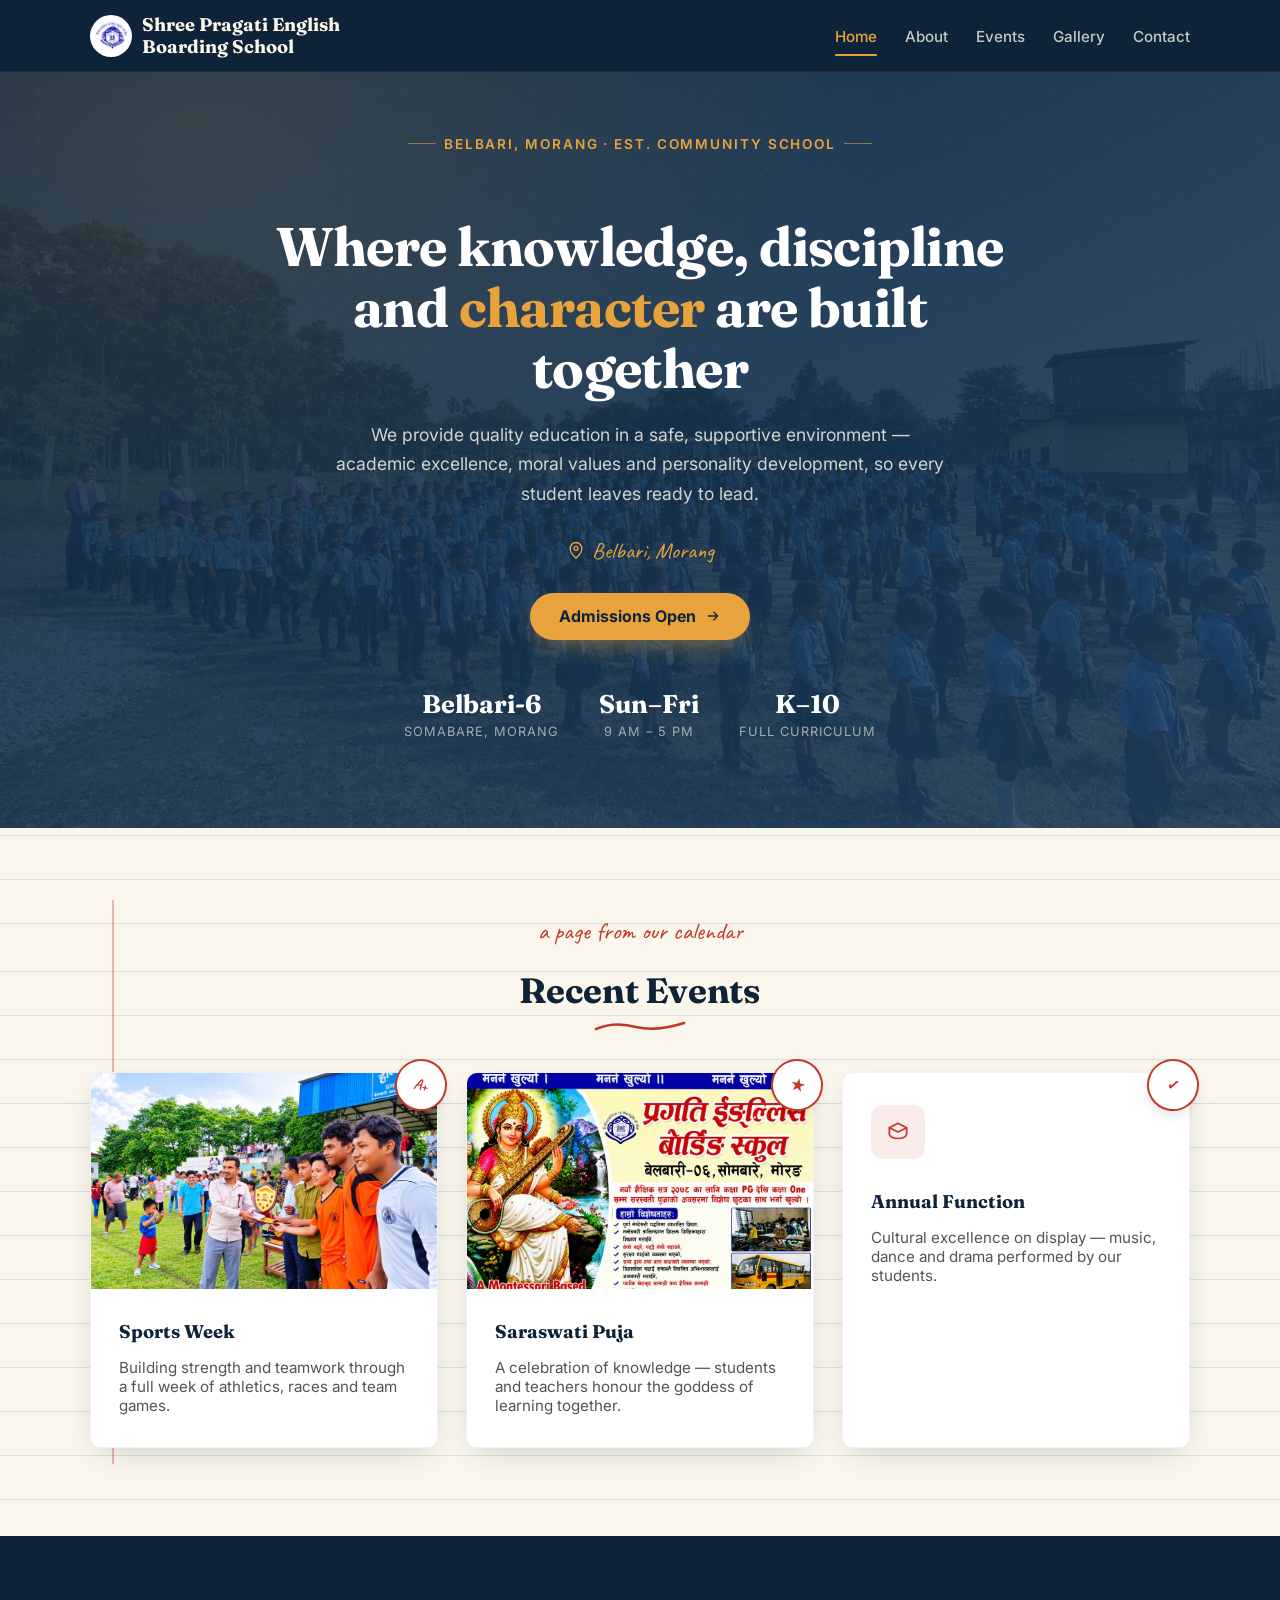
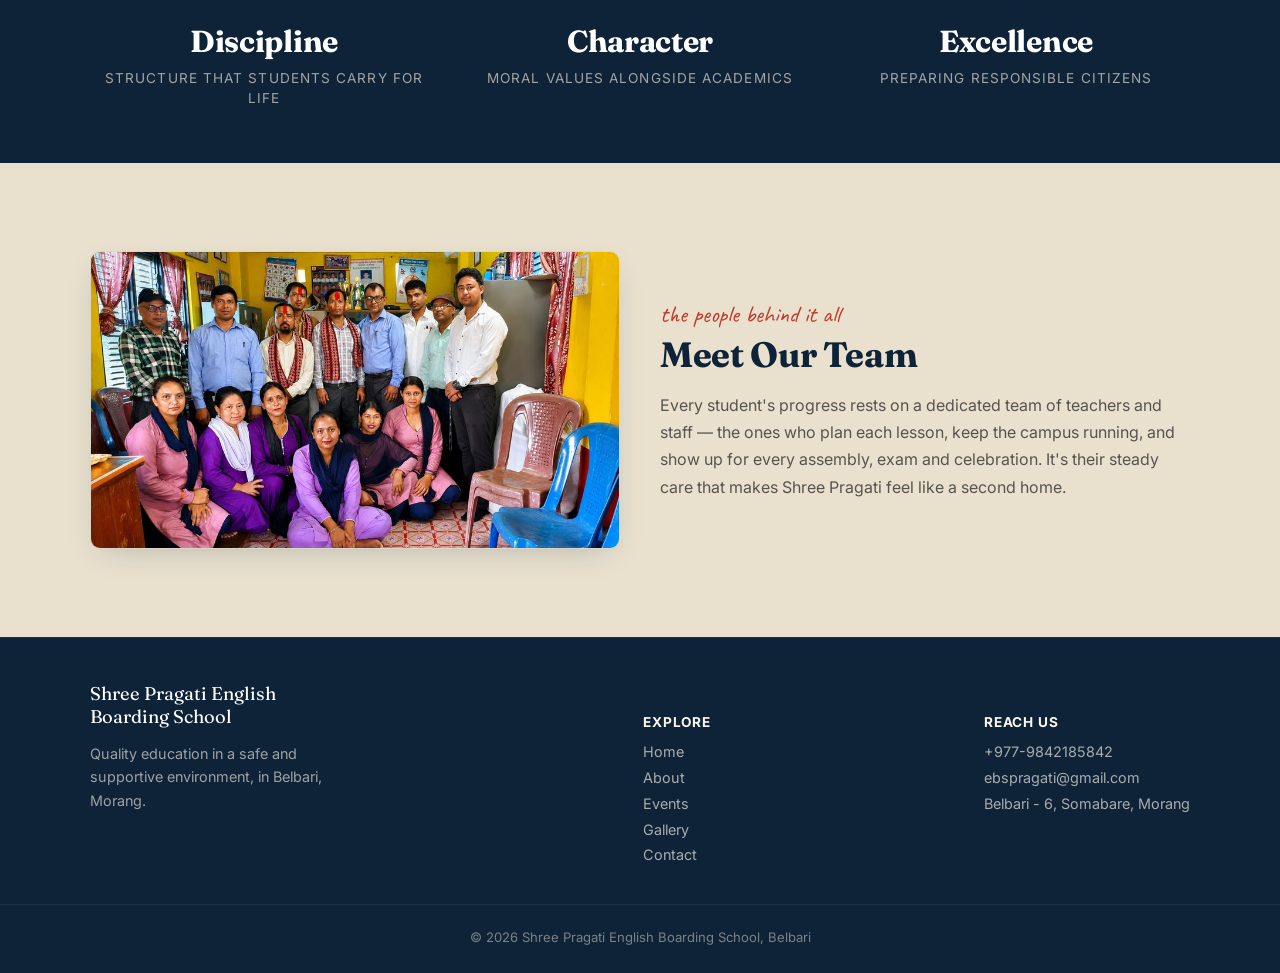
==== index.html @ 809d75eb "Add football trophy/winner photo to Home Sports Week card and Gallery" ====
<!DOCTYPE html>
<html lang="en">
<head>
  <meta charset="UTF-8">
  <title>Shree Pragati English Boarding School | Belbari, Morang</title>
  <meta name="description" content="Shree Pragati English Boarding School in Belbari, Morang — quality education, discipline and character, built together.">
  <meta name="viewport" content="width=device-width, initial-scale=1">

  <link rel="preconnect" href="https://fonts.googleapis.com">
  <link rel="preconnect" href="https://fonts.gstatic.com" crossorigin>
  <link href="https://fonts.googleapis.com/css2?family=Fraunces:opsz,wght@9..144,500;9..144,700;9..144,800&family=Inter:wght@400;500;600;700&family=Caveat:wght@600;700&display=swap" rel="stylesheet">

  <link rel="stylesheet" href="style.css">
</head>
<body>

<!-- NAVBAR -->
<nav class="navbar-custom">
  <div class="container">
    <a class="brand" href="index.html">
      <span class="brand-mark"><img src="logo.png" alt="Shree Pragati English Boarding School logo"></span>
      Shree Pragati English<br>Boarding School
    </a>
    <button class="nav-toggle" aria-label="Toggle menu">
      <svg width="20" height="20" viewBox="0 0 24 24" fill="none"><path d="M3 6h18M3 12h18M3 18h18" stroke="currentColor" stroke-width="2" stroke-linecap="round"/></svg>
    </button>
    <ul class="nav-links">
      <li><a class="active" href="index.html">Home</a></li>
      <li><a href="about.html">About</a></li>
      <li><a href="events.html">Events</a></li>
      <li><a href="gallery.html">Gallery</a></li>
      <li><a href="contact.html">Contact</a></li>
    </ul>
  </div>
</nav>

<!-- HERO -->
<section class="hero">
  <div class="container">
    <span class="hero-eyebrow">Belbari, Morang · Est. Community School</span>
    <h1>Where knowledge, discipline<br>and <span class="annotate-underline">character</span> are built together</h1>
    <p class="hero-lead">
      We provide quality education in a safe, supportive environment —
      academic excellence, moral values and personality development,
      so every student leaves ready to lead.
    </p>
    <div class="hero-location">
      <svg width="20" height="20" viewBox="0 0 24 24" fill="none"><path d="M12 22s7-6.2 7-12a7 7 0 10-14 0c0 5.8 7 12 7 12z" stroke="currentColor" stroke-width="1.6"/><circle cx="12" cy="10" r="2.4" stroke="currentColor" stroke-width="1.6"/></svg>
      Belbari, Morang
    </div>
    <div>
      <a href="contact.html" class="btn-cta">
        Admissions Open
        <svg width="16" height="16" viewBox="0 0 24 24" fill="none"><path d="M5 12h14M13 6l6 6-6 6" stroke="currentColor" stroke-width="2" stroke-linecap="round" stroke-linejoin="round"/></svg>
      </a>
    </div>
    <div class="hero-stats">
      <div class="hero-stat"><b>Belbari-6</b><span>Somabare, Morang</span></div>
      <div class="hero-stat"><b>Sun–Fri</b><span>9 AM – 5 PM</span></div>
      <div class="hero-stat"><b>K–10</b><span>Full curriculum</span></div>
    </div>
  </div>
</section>

<!-- EVENTS PREVIEW -->
<section class="page-section ruled">
  <div class="container">
    <div class="center">
      <span class="section-eyebrow">a page from our calendar</span>
      <h2 class="section-title">Recent Events</h2>
      <svg class="doodle-underline" viewBox="0 0 92 12" fill="none"><path d="M2 9c14-6 26-6 40-2 12 3 26 3 48-4" stroke="#C0392B" stroke-width="2.5" stroke-linecap="round"/></svg>
    </div>

    <div class="grid grid-3">
      <div class="card-index reveal">
        <span class="stamp">A+</span>
        <div class="card-photo" style="background-image:url('gallery-trophy.jpg');"></div>
        <h5>Sports Week</h5>
        <p>Building strength and teamwork through a full week of athletics, races and team games.</p>
      </div>

      <div class="card-index reveal">
        <span class="stamp">★</span>
        <div class="card-photo" style="background-image:url('gallery-saraswati.jpg');background-position:center 20%;"></div>
        <h5>Saraswati Puja</h5>
        <p>A celebration of knowledge — students and teachers honour the goddess of learning together.</p>
      </div>

      <div class="card-index reveal">
        <span class="stamp">✓</span>
        <div class="card-icon">
          <svg width="26" height="26" viewBox="0 0 24 24" fill="none"><path d="M4 8l8-4 8 4-8 4-8-4z" stroke="currentColor" stroke-width="1.6" stroke-linejoin="round"/><path d="M4 8v6c0 2 3.6 4 8 4s8-2 8-4V8" stroke="currentColor" stroke-width="1.6"/></svg>
        </div>
        <h5>Annual Function</h5>
        <p>Cultural excellence on display — music, dance and drama performed by our students.</p>
      </div>
    </div>
  </div>
</section>

<!-- VALUES STRIP -->
<section class="value-strip">
  <div class="container" style="max-width:1140px;margin:0 auto;padding:0 1.25rem;">
    <div class="grid grid-3">
      <div>
        <h3>Discipline</h3>
        <span>Structure that students carry for life</span>
      </div>
      <div>
        <h3>Character</h3>
        <span>Moral values alongside academics</span>
      </div>
      <div>
        <h3>Excellence</h3>
        <span>Preparing responsible citizens</span>
      </div>
    </div>
  </div>
</section>

<!-- OUR TEAM -->
<section class="page-section tinted">
  <div class="container">
    <div class="grid grid-2" style="align-items:center;gap:2.5rem;">
      <div class="reveal" style="border-radius:var(--radius);overflow:hidden;box-shadow:var(--shadow-card);border:1px solid rgba(15,35,56,0.06);">
        <img src="gallery-staff.jpg" alt="Shree Pragati English Boarding School staff and teachers" style="display:block;width:100%;height:100%;object-fit:cover;">
      </div>
      <div class="reveal">
        <span class="section-eyebrow" style="display:block;margin-bottom:0.25rem;">the people behind it all</span>
        <h2 class="section-title mt-0">Meet Our Team</h2>
        <p style="color:var(--ink-soft);line-height:1.7;margin-bottom:0;">
          Every student's progress rests on a dedicated team of teachers and staff — the ones who plan
          each lesson, keep the campus running, and show up for every assembly, exam and celebration.
          It's their steady care that makes Shree Pragati feel like a second home.
        </p>
      </div>
    </div>
  </div>
</section>

<!-- FOOTER -->
<footer class="site-footer">
  <div class="container">
    <div class="footer-col" style="max-width:280px;">
      <div class="footer-brand">Shree Pragati English<br>Boarding School</div>
      <p style="font-size:0.9rem;color:rgba(250,246,236,0.6);line-height:1.6;">Quality education in a safe and supportive environment, in Belbari, Morang.</p>
    </div>
    <div class="footer-col">
      <h6>Explore</h6>
      <a href="index.html">Home</a>
      <a href="about.html">About</a>
      <a href="events.html">Events</a>
      <a href="gallery.html">Gallery</a>
      <a href="contact.html">Contact</a>
    </div>
    <div class="footer-col">
      <h6>Reach Us</h6>
      <a href="tel:+9779842185842">+977-9842185842</a>
      <a href="mailto:ebspragati@gmail.com">ebspragati@gmail.com</a>
      <a href="contact.html">Belbari - 6, Somabare, Morang</a>
    </div>
  </div>
  <div class="footer-bottom">© 2026 Shree Pragati English Boarding School, Belbari</div>
</footer>

<script src="main.js"></script>
</body>
</html>
---- style.css ----
/* =========================================================
   SHREE PRAGATI ENGLISH BOARDING SCHOOL
   Design concept: "The Marked Notebook"
   Navy hero + cream ruled-paper sections + red-ink teacher
   annotations (underline / star / check) as the signature motif.
   ========================================================= */

:root {
  --navy-deep:   #0F2338;
  --navy:        #16324F;
  --navy-soft:   #1F3F60;
  --cream:       #FAF6EC;
  --cream-line:  #B7C6DA;
  --paper-edge:  #E9E1CE;
  --marigold:    #E8A33D;
  --marigold-dk: #C6811F;
  --forest:      #2F6844;
  --red-ink:     #C0392B;
  --ink:         #262524;
  --ink-soft:    #57544D;
  --white:       #FFFFFF;

  --font-display: "Fraunces", Georgia, serif;
  --font-body: "Inter", -apple-system, BlinkMacSystemFont, "Segoe UI", sans-serif;
  --font-hand: "Caveat", cursive;

  --radius: 10px;
  --shadow-card: 0 10px 30px -12px rgba(15, 35, 56, 0.25);
}

* { box-sizing: border-box; }

html { scroll-behavior: smooth; }

body {
  margin: 0;
  padding: 0;
  font-family: var(--font-body);
  color: var(--ink);
  background: var(--cream);
  -webkit-font-smoothing: antialiased;
}

a { text-decoration: none; }

::selection {
  background: var(--marigold);
  color: var(--navy-deep);
}

h1, h2, h3, h4 {
  font-family: var(--font-display);
  color: var(--navy-deep);
  font-weight: 700;
  letter-spacing: -0.01em;
}

.lead { font-size: 1.15rem; color: var(--ink-soft); }

/* =========================================================
   NAVBAR
   ========================================================= */
.navbar-custom {
  position: fixed;
  top: 0;
  left: 0;
  right: 0;
  z-index: 1000;
  background: var(--navy-deep);
  padding: 0.9rem 0;
  transition: box-shadow 0.25s ease, padding 0.25s ease;
  border-bottom: 1px solid rgba(255,255,255,0.06);
}

.navbar-custom.is-scrolled {
  box-shadow: 0 8px 24px -10px rgba(0,0,0,0.45);
  padding: 0.55rem 0;
}

.navbar-custom .container {
  display: flex;
  align-items: center;
  justify-content: space-between;
  max-width: 1140px;
  margin: 0 auto;
  padding: 0 1.25rem;
}

.brand {
  display: flex;
  align-items: center;
  gap: 0.65rem;
  color: var(--cream);
  font-family: var(--font-display);
  font-weight: 700;
  font-size: 1.15rem;
  line-height: 1.15;
}

.brand-mark {
  width: 42px;
  height: 42px;
  border-radius: 50%;
  background: var(--white);
  display: flex;
  align-items: center;
  justify-content: center;
  flex-shrink: 0;
  overflow: hidden;
  padding: 2px;
}

.brand-mark img {
  width: 100%;
  height: 100%;
  object-fit: contain;
  border-radius: 50%;
}

.nav-links {
  display: flex;
  align-items: center;
  gap: 1.75rem;
  list-style: none;
  margin: 0;
  padding: 0;
}

.nav-links a {
  color: rgba(250, 246, 236, 0.78);
  font-size: 0.95rem;
  font-weight: 500;
  position: relative;
  padding: 0.25rem 0;
  transition: color 0.2s ease;
}

.nav-links a:hover { color: var(--cream); }

.nav-links a.active { color: var(--marigold); }

.nav-links a.active::after {
  content: "";
  position: absolute;
  left: 0;
  right: 0;
  bottom: -6px;
  height: 2px;
  background: var(--marigold);
  border-radius: 2px;
}

.nav-toggle {
  display: none;
  background: transparent;
  border: 1px solid rgba(255,255,255,0.25);
  border-radius: 6px;
  width: 40px;
  height: 36px;
  color: var(--cream);
  align-items: center;
  justify-content: center;
}

/* =========================================================
   HERO
   ========================================================= */
.hero {
  min-height: 92vh;
  display: flex;
  align-items: center;
  padding-top: 100px;
  padding-bottom: 60px;
  position: relative;
  background:
    radial-gradient(ellipse at 15% 15%, rgba(232,163,61,0.14), transparent 45%),
    linear-gradient(160deg, rgba(15,35,56,0.93) 0%, rgba(22,50,79,0.90) 55%, rgba(31,63,96,0.88) 100%),
    url("hero-bg.jpg");
  background-size: cover;
  background-position: center 30%;
  background-repeat: no-repeat;
  color: var(--cream);
  overflow: hidden;
  text-align: center;
}

/* faint dotted grid, like graph paper, behind the hero content */
.hero::before {
  content: "";
  position: absolute;
  inset: 0;
  background-image: radial-gradient(rgba(255,255,255,0.08) 1px, transparent 1px);
  background-size: 26px 26px;
  opacity: 0.5;
  pointer-events: none;
}

.hero .container { position: relative; z-index: 2; max-width: 820px; margin: 0 auto; padding: 0 1.25rem; }

.hero-eyebrow {
  display: inline-flex;
  align-items: center;
  gap: 0.5rem;
  font-size: 0.85rem;
  letter-spacing: 0.14em;
  text-transform: uppercase;
  color: var(--marigold);
  font-weight: 600;
  margin-bottom: 1.25rem;
}

.hero-eyebrow::before,
.hero-eyebrow::after {
  content: "";
  width: 28px;
  height: 1px;
  background: rgba(232,163,61,0.55);
}

.hero h1 {
  color: var(--white);
  font-size: clamp(2.1rem, 4.6vw, 3.4rem);
  line-height: 1.12;
  margin-bottom: 1.25rem;
}

.hero .annotate-underline {
  position: relative;
  white-space: nowrap;
  color: var(--marigold);
}

.hero-lead {
  font-size: 1.1rem;
  color: rgba(250,246,236,0.82);
  max-width: 620px;
  margin: 0 auto 0.9rem;
  line-height: 1.7;
}

.hero-location {
  display: inline-flex;
  align-items: center;
  gap: 0.4rem;
  font-family: var(--font-hand);
  font-size: 1.4rem;
  color: var(--marigold);
  margin: 0.75rem 0 1.75rem;
}

.btn-cta {
  display: inline-flex;
  align-items: center;
  gap: 0.55rem;
  background: var(--marigold);
  color: var(--navy-deep);
  font-weight: 700;
  padding: 0.85rem 1.8rem;
  border-radius: 999px;
  box-shadow: 0 10px 24px -8px rgba(232,163,61,0.55);
  transition: transform 0.2s ease, box-shadow 0.2s ease, background 0.2s ease;
}

.btn-cta:hover {
  transform: translateY(-2px);
  background: var(--marigold-dk);
  box-shadow: 0 14px 28px -8px rgba(232,163,61,0.6);
  color: var(--navy-deep);
}

.btn-secondary {
  display: inline-flex;
  align-items: center;
  gap: 0.55rem;
  background: var(--white);
  color: var(--navy-deep);
  font-weight: 700;
  padding: 0.7rem 1.5rem;
  border-radius: 999px;
  border: 1.5px solid var(--navy-deep);
  transition: background 0.2s ease, color 0.2s ease, transform 0.2s ease;
}

.btn-secondary:hover {
  background: var(--navy-deep);
  color: var(--white);
  transform: translateY(-2px);
}

.hero-stats {
  display: flex;
  justify-content: center;
  gap: 2.5rem;
  margin-top: 3rem;
  flex-wrap: wrap;
}

.hero-stat b {
  display: block;
  font-family: var(--font-display);
  font-size: 1.6rem;
  color: var(--white);
}

.hero-stat span {
  font-size: 0.8rem;
  color: rgba(250,246,236,0.6);
  text-transform: uppercase;
  letter-spacing: 0.08em;
}

/* =========================================================
   RULED-PAPER SECTION (notebook page look)
   ========================================================= */
.page-section {
  position: relative;
  padding: 5.5rem 0;
}

.page-section.ruled {
  background-image: repeating-linear-gradient(
    to bottom,
    transparent,
    transparent 43px,
    var(--cream-line) 44px
  );
  background-position: 0 100px;
}

.page-section.tinted { background: var(--paper-edge); }

.page-section .container {
  max-width: 1140px;
  margin: 0 auto;
  padding: 0 1.25rem;
  position: relative;
}

/* the red margin rule, like a real notebook page */
.page-section.ruled .container::before {
  content: "";
  position: absolute;
  top: -1rem;
  bottom: -1rem;
  left: 2.6rem;
  width: 2px;
  background: rgba(192, 57, 43, 0.35);
}

@media (max-width: 767px) {
  .page-section.ruled .container::before { display: none; }
}

.section-eyebrow {
  font-family: var(--font-hand);
  color: var(--red-ink);
  font-size: 1.5rem;
  display: block;
  margin-bottom: -0.4rem;
}

.section-title {
  font-size: clamp(1.6rem, 3vw, 2.2rem);
  margin-bottom: 0.5rem;
}

.section-sub {
  color: var(--ink-soft);
  max-width: 640px;
  margin: 0 auto 1rem;
}

.center { text-align: center; }

/* underline doodle under section titles */
.doodle-underline {
  display: block;
  width: 92px;
  height: 12px;
  margin: 0.35rem auto 2.5rem;
}

.doodle-underline.left { margin: 0.35rem 0 2.5rem; }

/* =========================================================
   CARDS
   ========================================================= */
.grid {
  display: grid;
  gap: 1.75rem;
}

.grid-3 { grid-template-columns: repeat(3, 1fr); }
.grid-2 { grid-template-columns: repeat(2, 1fr); }

@media (max-width: 900px) {
  .grid-3, .grid-2 { grid-template-columns: 1fr; }
}

.card-index {
  background: var(--white);
  border-radius: var(--radius);
  padding: 2rem 1.75rem;
  box-shadow: var(--shadow-card);
  position: relative;
  transition: transform 0.25s ease, box-shadow 0.25s ease;
  border: 1px solid rgba(15,35,56,0.06);
}

.card-index:hover {
  transform: translateY(-6px) rotate(-0.4deg);
  box-shadow: 0 18px 34px -12px rgba(15,35,56,0.3);
}

.card-icon {
  width: 54px;
  height: 54px;
  border-radius: 12px;
  display: flex;
  align-items: center;
  justify-content: center;
  margin-bottom: 1.1rem;
  background: rgba(47,104,68,0.1);
  color: var(--forest);
}

.card-index:nth-child(2) .card-icon { background: rgba(232,163,61,0.16); color: var(--marigold-dk); }
.card-index:nth-child(3) .card-icon { background: rgba(192,57,43,0.1); color: var(--red-ink); }

.card-photo {
  aspect-ratio: 16 / 10;
  margin: -2rem -1.75rem 1.1rem;
  width: calc(100% + 3.5rem);
  border-radius: var(--radius) var(--radius) 0 0;
  background-size: cover;
  background-position: center;
}

.card-index h5 {
  font-family: var(--font-display);
  color: var(--navy-deep);
  font-size: 1.15rem;
  margin-bottom: 0.5rem;
}

.card-index p {
  color: var(--ink-soft);
  font-size: 0.95rem;
  margin-bottom: 0;
}

/* stamp badge, like a teacher's approval stamp */
.stamp {
  position: absolute;
  top: -14px;
  right: -10px;
  background: var(--white);
  border: 2px solid var(--red-ink);
  color: var(--red-ink);
  border-radius: 50%;
  width: 52px;
  height: 52px;
  display: flex;
  align-items: center;
  justify-content: center;
  transform: rotate(12deg);
  font-family: var(--font-hand);
  font-size: 0.95rem;
  font-weight: 700;
  box-shadow: 0 6px 14px -4px rgba(0,0,0,0.15);
}

/* =========================================================
   GALLERY (scrapbook of polaroid tiles)
   ========================================================= */
.scrapbook {
  display: grid;
  grid-template-columns: repeat(4, 1fr);
  gap: 2rem 1.5rem;
}

@media (max-width: 900px) {
  .scrapbook { grid-template-columns: repeat(2, 1fr); }
}

@media (max-width: 480px) {
  .scrapbook { grid-template-columns: 1fr; }
}

.polaroid {
  background: var(--white);
  padding: 0.85rem 0.85rem 1.3rem;
  border-radius: 4px;
  box-shadow: var(--shadow-card);
  position: relative;
  cursor: pointer;
  border: 1px solid rgba(15,35,56,0.06);
  transition: transform 0.25s ease, box-shadow 0.25s ease, z-index 0s;
}

.polaroid:nth-child(4n+1) { transform: rotate(-2.4deg); }
.polaroid:nth-child(4n+2) { transform: rotate(1.6deg); }
.polaroid:nth-child(4n+3) { transform: rotate(-1.2deg); }
.polaroid:nth-child(4n+4) { transform: rotate(2.2deg); }

.polaroid:hover {
  transform: scale(1.05) rotate(0deg);
  box-shadow: 0 20px 38px -14px rgba(15,35,56,0.35);
  z-index: 5;
}

.polaroid:focus-visible {
  transform: scale(1.05) rotate(0deg);
  z-index: 5;
}

.tape {
  position: absolute;
  top: -12px;
  left: 50%;
  transform: translateX(-50%) rotate(-3deg);
  width: 64px;
  height: 22px;
  background: rgba(232, 163, 61, 0.55);
  border: 1px solid rgba(198, 129, 31, 0.3);
  box-shadow: 0 2px 4px rgba(0,0,0,0.12);
}

.polaroid-photo {
  aspect-ratio: 4 / 3;
  border-radius: 2px;
  display: flex;
  align-items: center;
  justify-content: center;
  color: rgba(255,255,255,0.92);
  overflow: hidden;
}

.polaroid-caption {
  font-family: var(--font-hand);
  font-size: 1.25rem;
  color: var(--ink);
  text-align: center;
  margin-top: 0.75rem;
}

/* Lightbox */
.lightbox {
  position: fixed;
  inset: 0;
  background: rgba(15, 35, 56, 0.82);
  z-index: 2000;
  display: none;
  align-items: center;
  justify-content: center;
  padding: 2rem;
}

.lightbox.open { display: flex; }

.lightbox-inner {
  background: var(--white);
  border-radius: 8px;
  padding: 1.25rem 1.25rem 1.75rem;
  max-width: 520px;
  width: 100%;
  text-align: center;
  box-shadow: 0 30px 60px -20px rgba(0,0,0,0.5);
}

.lightbox-photo {
  aspect-ratio: 4 / 3;
  border-radius: 4px;
  display: flex;
  align-items: center;
  justify-content: center;
  color: rgba(255,255,255,0.92);
}

.lightbox-caption {
  font-family: var(--font-hand);
  font-size: 1.5rem;
  margin-top: 1rem;
  color: var(--ink);
}

.lightbox-close {
  position: absolute;
  top: 1.5rem;
  right: 1.5rem;
  width: 40px;
  height: 40px;
  border-radius: 50%;
  background: rgba(255,255,255,0.12);
  border: 1px solid rgba(255,255,255,0.3);
  color: var(--white);
  display: flex;
  align-items: center;
  justify-content: center;
}

/* =========================================================
   FACILITIES LIST (about page)
   ========================================================= */
.facility-row {
  display: flex;
  align-items: flex-start;
  gap: 1rem;
  padding: 1.15rem 0;
  border-bottom: 1px dashed rgba(87,84,77,0.25);
}

.facility-row:last-child { border-bottom: none; }

.facility-check {
  flex-shrink: 0;
  width: 30px;
  height: 30px;
  color: var(--forest);
}

.facility-row h6 {
  margin: 0 0 0.15rem;
  font-family: var(--font-body);
  font-weight: 700;
  color: var(--navy-deep);
}

.facility-row p {
  margin: 0;
  color: var(--ink-soft);
  font-size: 0.93rem;
}

/* =========================================================
   CONTACT
   ========================================================= */
.contact-card {
  background: var(--white);
  border-radius: var(--radius);
  box-shadow: var(--shadow-card);
  padding: 2.5rem;
  border: 1px solid rgba(15,35,56,0.06);
}

.contact-row {
  display: flex;
  gap: 1rem;
  align-items: flex-start;
  padding: 1rem 0;
  border-bottom: 1px solid rgba(15,35,56,0.07);
}

.contact-row:last-child { border-bottom: none; }

.contact-icon {
  width: 42px;
  height: 42px;
  border-radius: 10px;
  background: rgba(22,50,79,0.06);
  color: var(--navy);
  display: flex;
  align-items: center;
  justify-content: center;
  flex-shrink: 0;
}

.contact-row h6 {
  margin: 0 0 0.2rem;
  color: var(--navy-deep);
  font-weight: 700;
}

.contact-row p, .contact-row a {
  margin: 0;
  color: var(--ink-soft);
  line-height: 1.6;
}

.contact-row a { color: var(--navy); font-weight: 600; }
.contact-row a:hover { color: var(--red-ink); }

.map-frame {
  border-radius: var(--radius);
  overflow: hidden;
  box-shadow: var(--shadow-card);
  border: 1px solid rgba(15,35,56,0.06);
  height: 100%;
  min-height: 320px;
}

.map-frame iframe { width: 100%; height: 100%; border: 0; display: block; }

/* =========================================================
   MISSION / VALUES STRIP (about)
   ========================================================= */
.value-strip {
  background: var(--navy-deep);
  color: var(--cream);
  padding: 3.5rem 0;
}

.value-strip .grid { text-align: center; }

.value-strip h3 {
  color: var(--white);
  font-size: 1.9rem;
  margin-bottom: 0.4rem;
}

.value-strip span {
  color: rgba(250,246,236,0.62);
  font-size: 0.85rem;
  text-transform: uppercase;
  letter-spacing: 0.08em;
}

/* =========================================================
   FOOTER
   ========================================================= */
.site-footer {
  background: var(--navy-deep);
  color: rgba(250,246,236,0.7);
  padding: 2.75rem 0 1.75rem;
  border-top: 1px solid rgba(255,255,255,0.06);
}

.site-footer .container {
  max-width: 1140px;
  margin: 0 auto;
  padding: 0 1.25rem;
  display: flex;
  flex-wrap: wrap;
  gap: 2rem;
  justify-content: space-between;
}

.footer-brand {
  font-family: var(--font-display);
  color: var(--white);
  font-size: 1.15rem;
  margin-bottom: 0.5rem;
}

.footer-col h6 {
  color: var(--cream);
  font-size: 0.85rem;
  text-transform: uppercase;
  letter-spacing: 0.06em;
  margin-bottom: 0.85rem;
}

.footer-col a {
  display: block;
  color: rgba(250,246,236,0.65);
  font-size: 0.9rem;
  margin-bottom: 0.55rem;
  transition: color 0.2s ease;
}

.footer-col a:hover { color: var(--marigold); }

.footer-bottom {
  text-align: center;
  font-size: 0.82rem;
  color: rgba(250,246,236,0.45);
  margin-top: 2rem;
  padding-top: 1.5rem;
  border-top: 1px solid rgba(255,255,255,0.06);
}

/* =========================================================
   PAGE HEADER (for inner pages: About / Events / Contact)
   ========================================================= */
.page-header {
  padding: 8.5rem 0 3.5rem;
  text-align: center;
  background:
    linear-gradient(160deg, rgba(15,35,56,0.93) 0%, rgba(22,50,79,0.90) 100%),
    url("hero-bg.jpg");
  background-size: cover;
  background-position: center 30%;
  background-repeat: no-repeat;
  color: var(--cream);
  position: relative;
  overflow: hidden;
}

.page-header::before {
  content: "";
  position: absolute;
  inset: 0;
  background-image: radial-gradient(rgba(255,255,255,0.07) 1px, transparent 1px);
  background-size: 26px 26px;
  opacity: 0.5;
}

.page-header .container { position: relative; z-index: 2; }

.page-header h1 { color: var(--white); font-size: clamp(1.9rem, 4vw, 2.6rem); margin-bottom: 0.5rem; }
.page-header p { color: rgba(250,246,236,0.75); max-width: 560px; margin: 0 auto; }

/* =========================================================
   UTILITIES
   ========================================================= */
.mt-0 { margin-top: 0; }
.reveal {
  opacity: 0;
  transform: translateY(18px);
  transition: opacity 0.6s ease, transform 0.6s ease;
}
.reveal.is-visible { opacity: 1; transform: translateY(0); }

@media (prefers-reduced-motion: reduce) {
  .reveal { opacity: 1; transform: none; transition: none; }
  html { scroll-behavior: auto; }
}

a:focus-visible, button:focus-visible {
  outline: 2px solid var(--marigold);
  outline-offset: 3px;
}

@media (max-width: 767px) {
  .nav-links {
    position: fixed;
    top: 64px;
    left: 0;
    right: 0;
    background: var(--navy-deep);
    flex-direction: column;
    align-items: flex-start;
    gap: 0;
    padding: 0.5rem 1.25rem 1.25rem;
    display: none;
    border-bottom: 1px solid rgba(255,255,255,0.08);
  }
  .nav-links.open { display: flex; }
  .nav-links li { width: 100%; padding: 0.6rem 0; border-bottom: 1px solid rgba(255,255,255,0.06); }
  .nav-toggle { display: flex; }
}
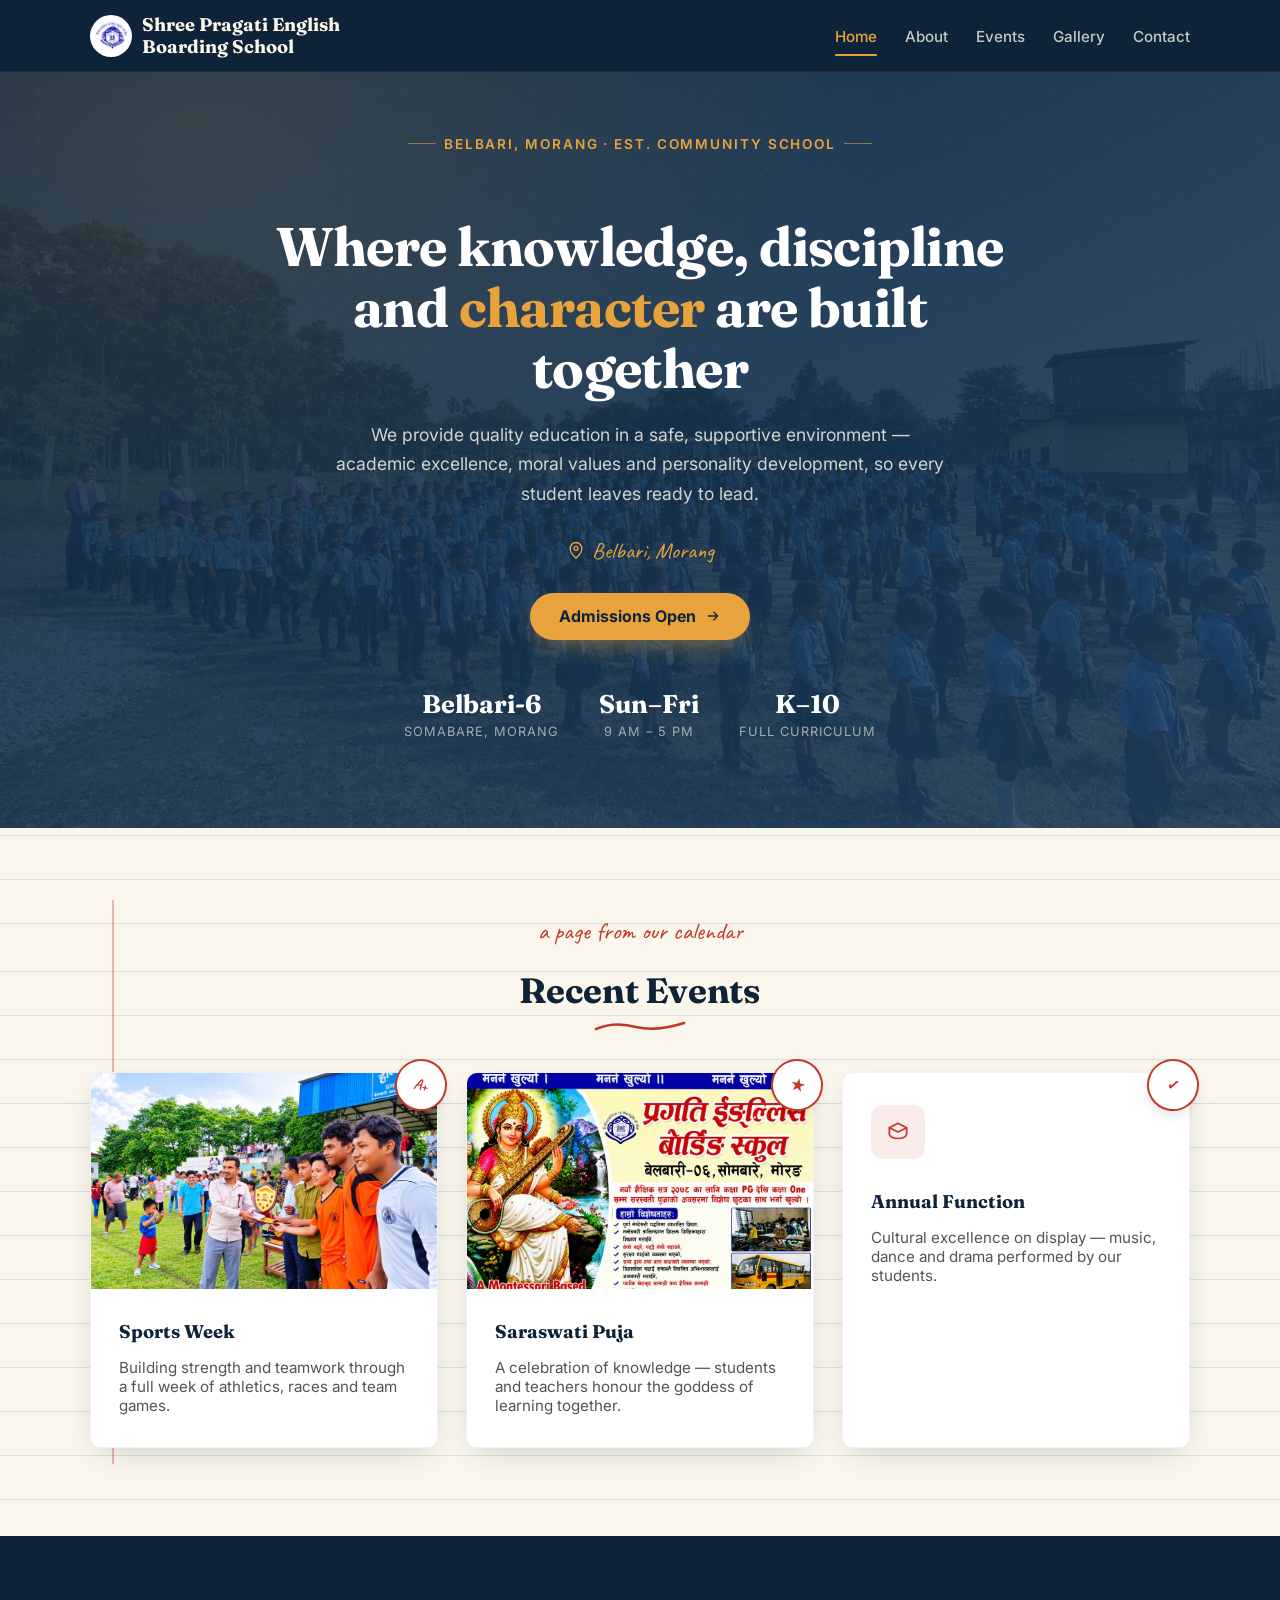
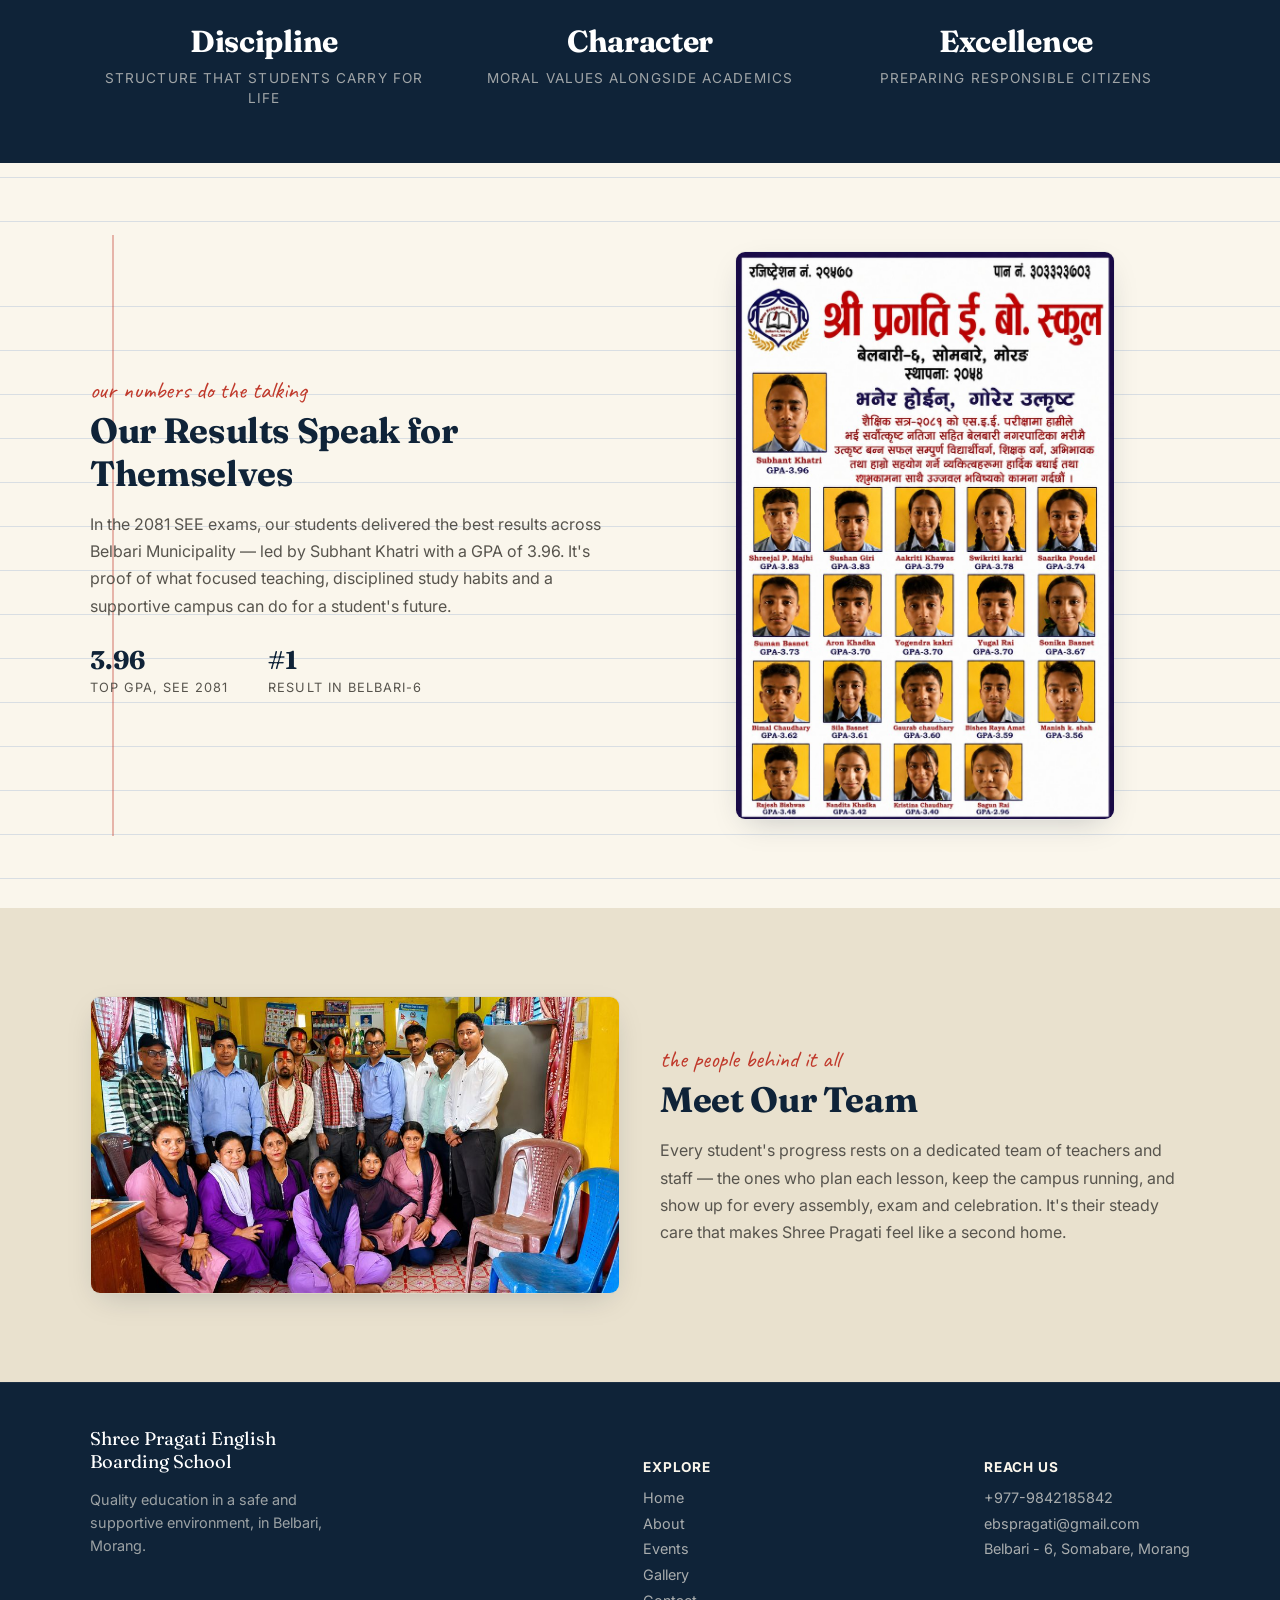
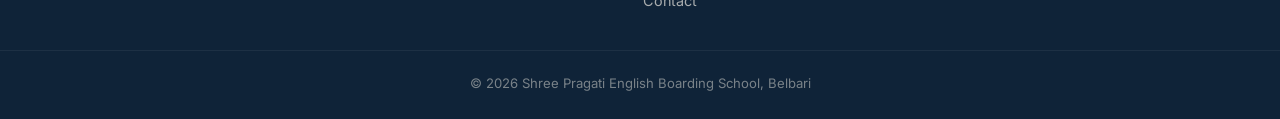
==== commit 5f3d9cc2: "Add 'Our Results Speak for Themselves' section to homepage with SEE 2081 top-results poster" ====
--- a/index.html
+++ b/index.html
@@ -118,6 +118,36 @@
   </div>
 </section>
 
+<!-- OUR RESULTS -->
+<section class="page-section ruled">
+  <div class="container">
+    <div class="grid grid-2" style="align-items:center;gap:2.5rem;">
+      <div class="reveal">
+        <span class="section-eyebrow" style="display:block;margin-bottom:0.25rem;">our numbers do the talking</span>
+        <h2 class="section-title mt-0">Our Results Speak for Themselves</h2>
+        <p style="color:var(--ink-soft);line-height:1.7;">
+          In the 2081 SEE exams, our students delivered the best results across Belbari Municipality —
+          led by Subhant Khatri with a GPA of 3.96. It's proof of what focused teaching, disciplined
+          study habits and a supportive campus can do for a student's future.
+        </p>
+        <div class="hero-stats" style="justify-content:flex-start;margin-top:1.5rem;">
+          <div class="hero-stat">
+            <b style="color:var(--navy-deep);">3.96</b>
+            <span style="color:var(--ink-soft);">Top GPA, SEE 2081</span>
+          </div>
+          <div class="hero-stat">
+            <b style="color:var(--navy-deep);">#1</b>
+            <span style="color:var(--ink-soft);">Result in Belbari-6</span>
+          </div>
+        </div>
+      </div>
+      <div class="reveal" style="border-radius:var(--radius);overflow:hidden;box-shadow:var(--shadow-card);border:1px solid rgba(15,35,56,0.06);max-width:380px;margin:0 auto;">
+        <img src="see-results.jpg" alt="Shree Pragati English Boarding School SEE 2081 top results" style="display:block;width:100%;height:auto;">
+      </div>
+    </div>
+  </div>
+</section>
+
 <!-- OUR TEAM -->
 <section class="page-section tinted">
   <div class="container">
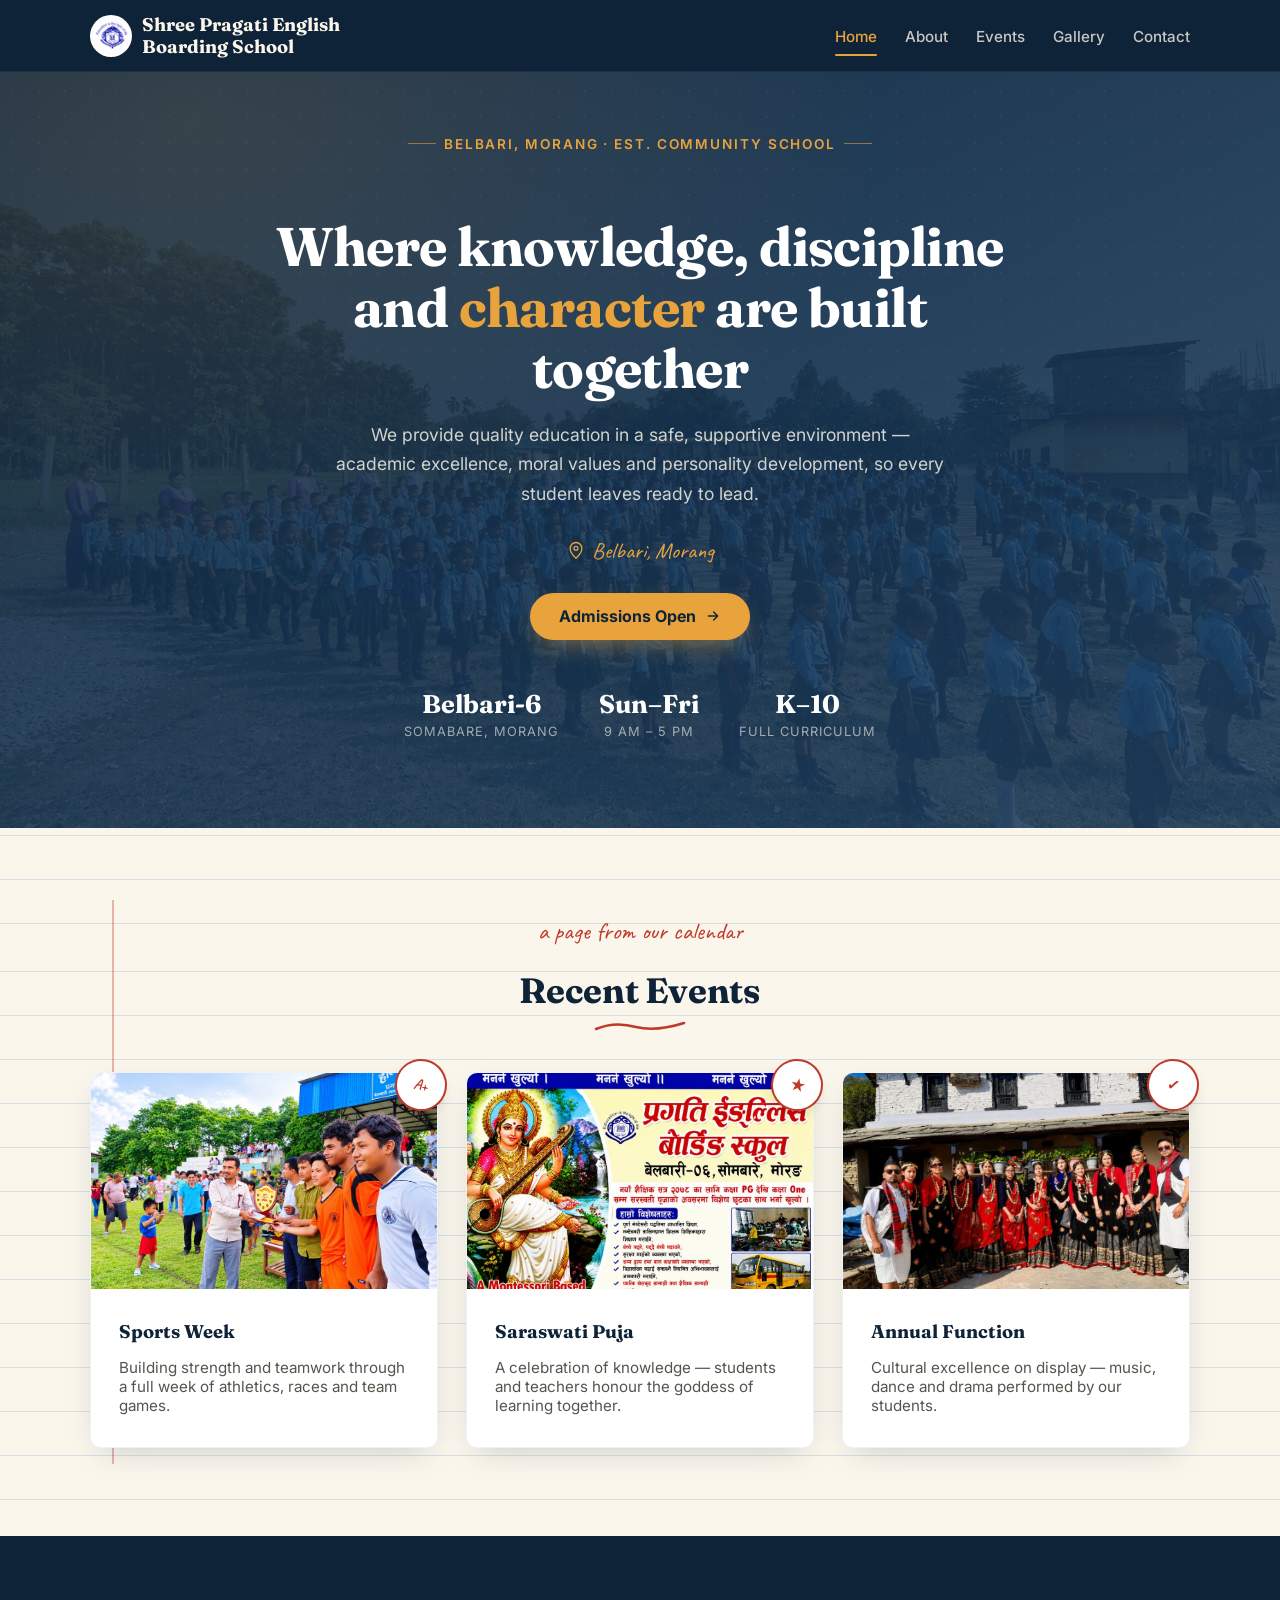
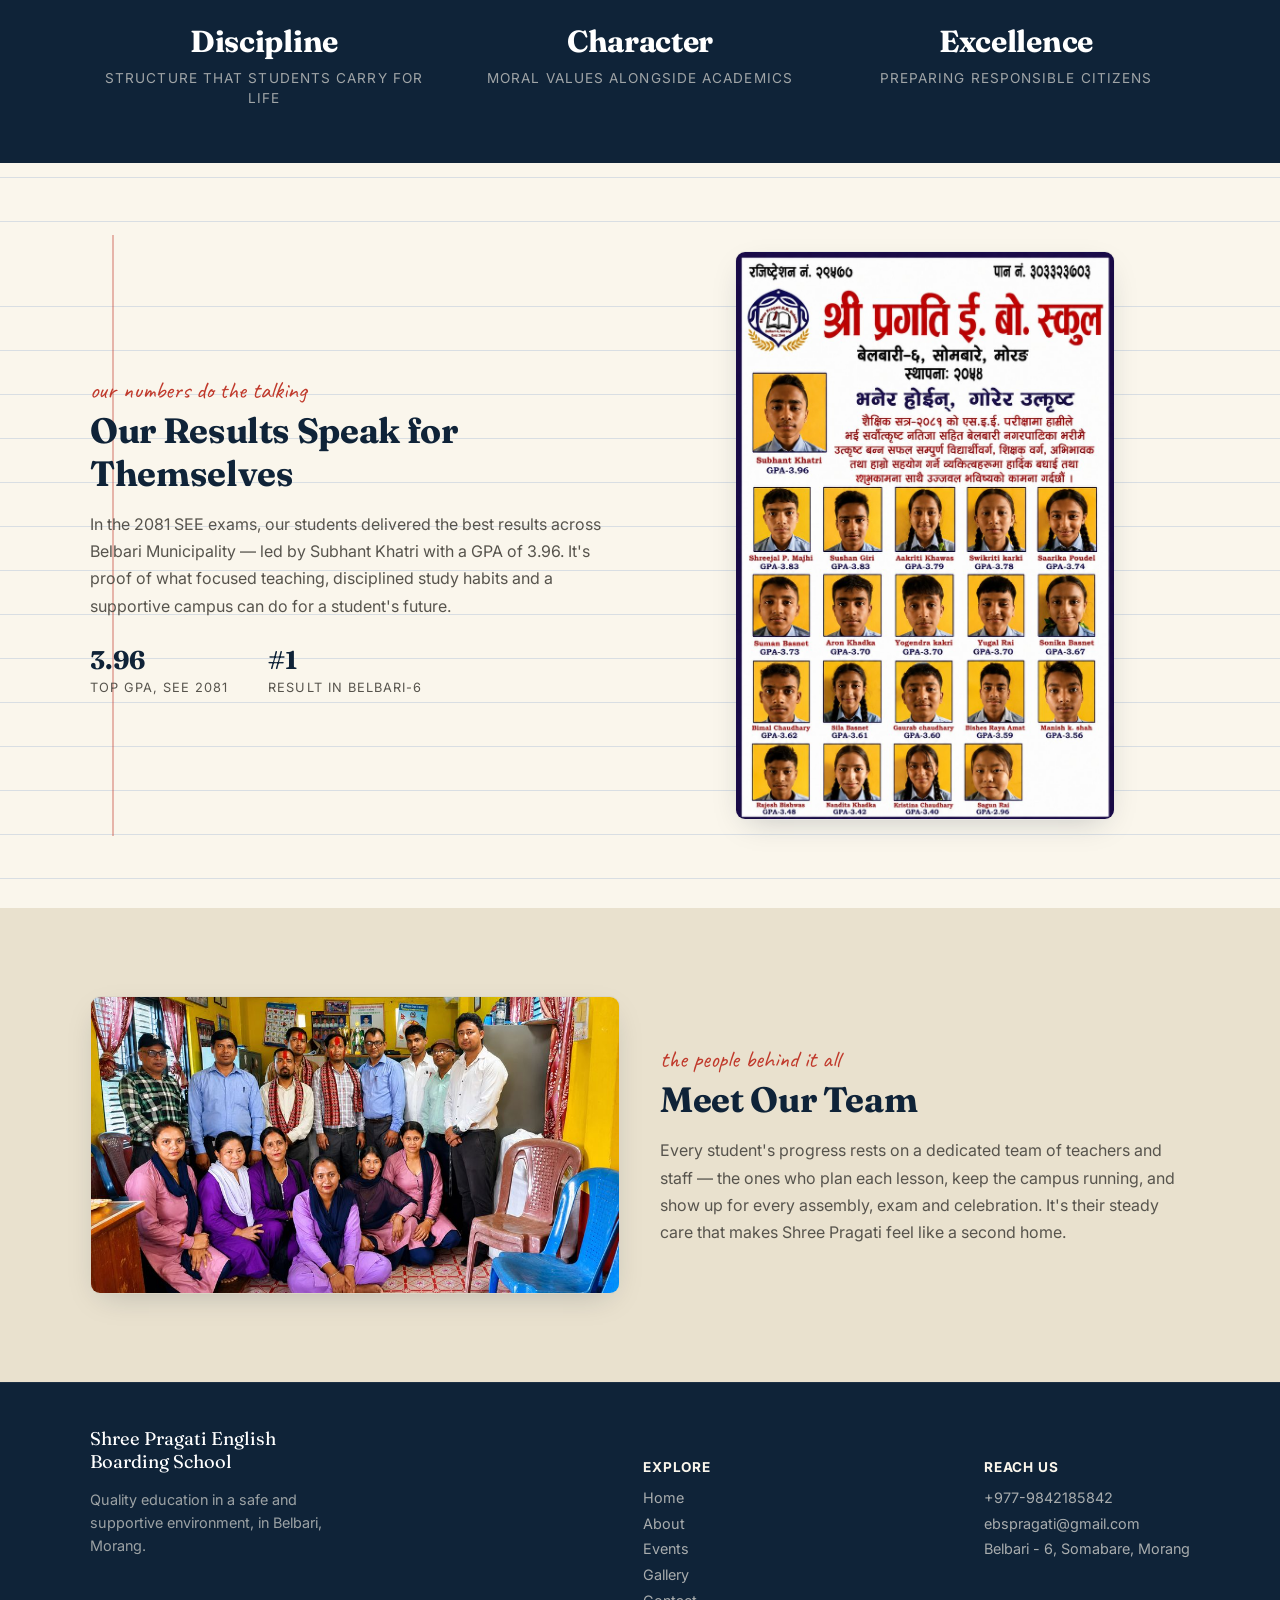
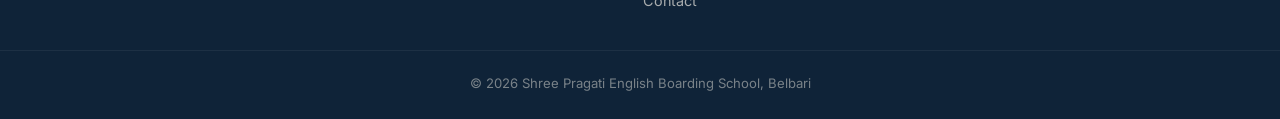
==== commit c01b6371: "Update Annual Function photo (heritage dress) on Home, Events, and Gallery" ====
--- a/index.html
+++ b/index.html
@@ -88,9 +88,7 @@
 
       <div class="card-index reveal">
         <span class="stamp">✓</span>
-        <div class="card-icon">
-          <svg width="26" height="26" viewBox="0 0 24 24" fill="none"><path d="M4 8l8-4 8 4-8 4-8-4z" stroke="currentColor" stroke-width="1.6" stroke-linejoin="round"/><path d="M4 8v6c0 2 3.6 4 8 4s8-2 8-4V8" stroke="currentColor" stroke-width="1.6"/></svg>
-        </div>
+        <div class="card-photo" style="background-image:url('gallery-annualfunc.jpg');"></div>
         <h5>Annual Function</h5>
         <p>Cultural excellence on display — music, dance and drama performed by our students.</p>
       </div>
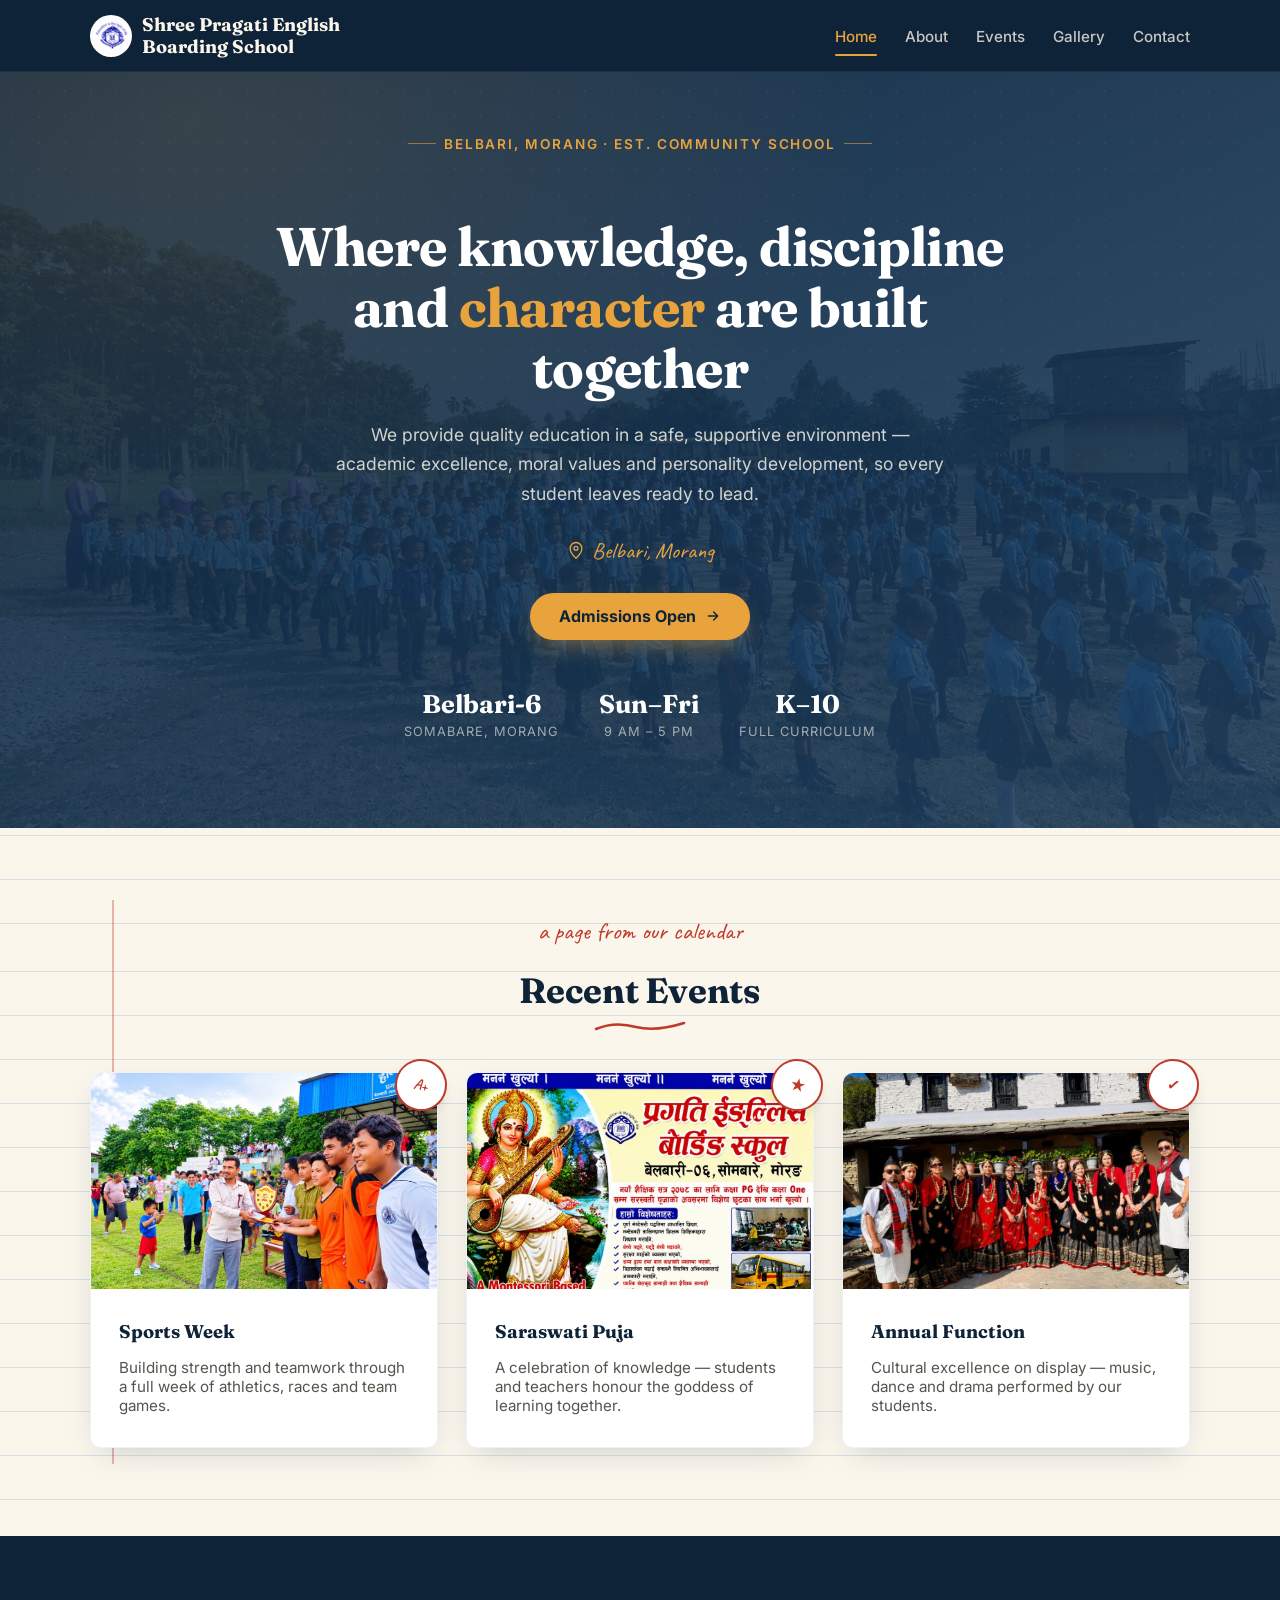
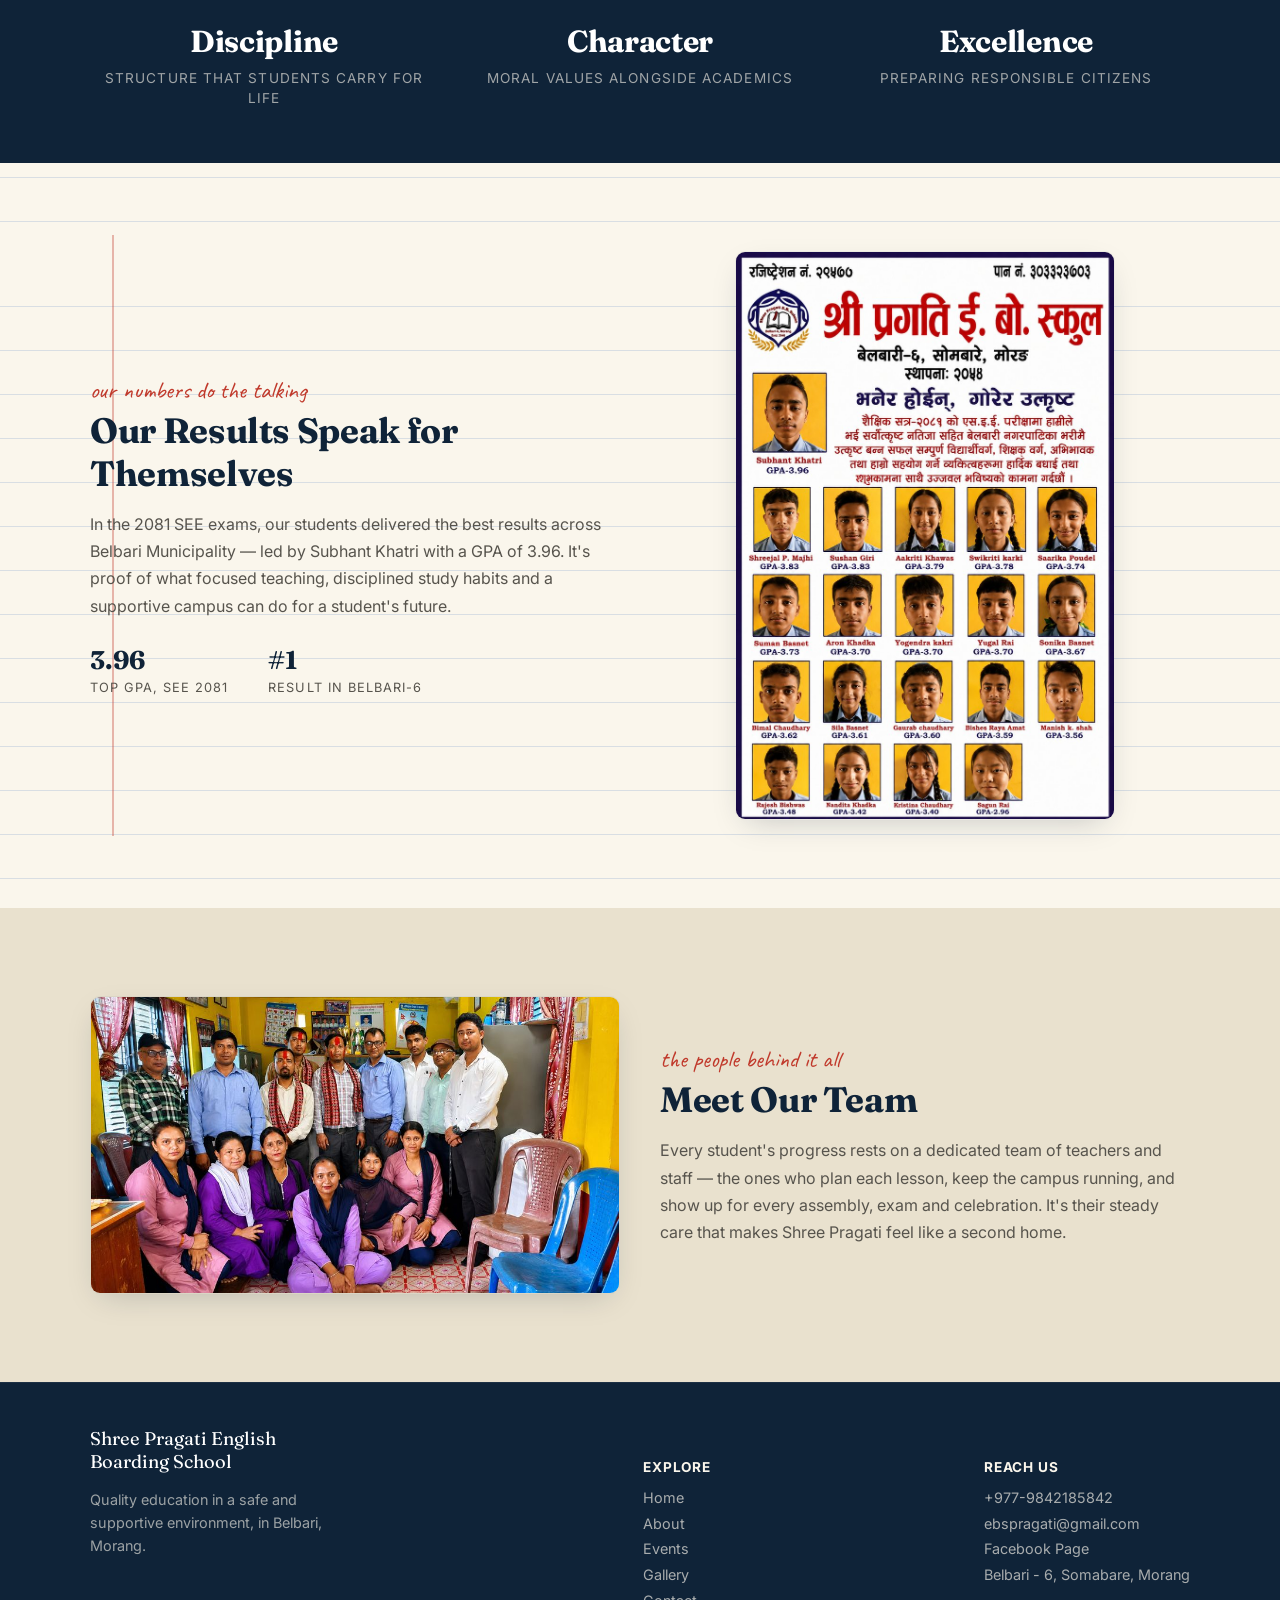
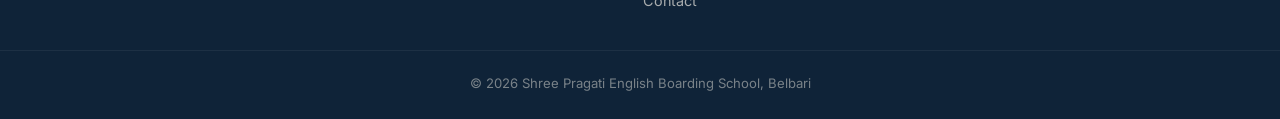
==== commit 43325209: "Add official Facebook Page link to Contact card and footer across all pages" ====
--- a/index.html
+++ b/index.html
@@ -185,6 +185,7 @@
       <h6>Reach Us</h6>
       <a href="tel:+9779842185842">+977-9842185842</a>
       <a href="mailto:ebspragati@gmail.com">ebspragati@gmail.com</a>
+      <a href="https://www.facebook.com/share/1Lfo2d43BT/?mibextid=wwXIfr" target="_blank" rel="noopener">Facebook Page</a>
       <a href="contact.html">Belbari - 6, Somabare, Morang</a>
     </div>
   </div>
--- a/style.css
+++ b/style.css
@@ -31,6 +31,7 @@
 * { box-sizing: border-box; }
 
 html { scroll-behavior: smooth; }
+html, body { max-width: 100%; overflow-x: hidden; }
 
 body {
   margin: 0;
@@ -39,6 +40,7 @@
   color: var(--ink);
   background: var(--cream);
   -webkit-font-smoothing: antialiased;
+  -webkit-text-size-adjust: 100%;
 }
 
 a { text-decoration: none; }
@@ -834,8 +836,55 @@
     padding: 0.5rem 1.25rem 1.25rem;
     display: none;
     border-bottom: 1px solid rgba(255,255,255,0.08);
+    max-height: calc(100vh - 64px);
+    overflow-y: auto;
   }
   .nav-links.open { display: flex; }
   .nav-links li { width: 100%; padding: 0.6rem 0; border-bottom: 1px solid rgba(255,255,255,0.06); }
-  .nav-toggle { display: flex; }
-}
+  .nav-toggle { display: flex; flex-shrink: 0; }
+
+  /* Navbar: keep brand + toggle from ever overflowing on narrow phones */
+  .navbar-custom .container { padding: 0 1rem; gap: 0.5rem; }
+  .brand { font-size: 0.92rem; gap: 0.5rem; min-width: 0; }
+  .brand-mark { width: 34px; height: 34px; }
+
+  /* Hero: less dead space on short phone screens */
+  .hero { min-height: auto; padding-top: 84px; padding-bottom: 3rem; }
+  .hero h1 { margin-bottom: 1rem; }
+  .hero-stats { gap: 1.5rem 2rem; margin-top: 2rem; }
+  .hero-location { font-size: 1.25rem; }
+
+  /* Inner page headers */
+  .page-header { padding: 6.5rem 0 2.75rem; }
+
+  /* Section rhythm */
+  .page-section { padding: 3.25rem 0; }
+  .page-section.ruled .container::before { display: none; }
+
+  /* Cards and photo tiles */
+  .card-index { padding: 1.5rem 1.25rem; }
+  .card-photo { margin: -1.5rem -1.25rem 1rem; width: calc(100% + 2.5rem); }
+  .contact-card { padding: 1.75rem 1.5rem; }
+
+  /* Scrapbook: calmer on a single column, still charming */
+  .polaroid { transform: none !important; }
+  .polaroid:hover, .polaroid:focus-visible { transform: scale(1.02) !important; }
+
+  /* Lightbox fits narrow viewports without edge-to-edge cramping */
+  .lightbox { padding: 1rem; }
+  .lightbox-inner { padding: 1rem 1rem 1.25rem; }
+  .lightbox-close { top: 1rem; right: 1rem; width: 36px; height: 36px; }
+
+  /* Long contact strings never force horizontal scroll */
+  .contact-row p, .contact-row a { word-break: break-word; }
+
+  /* Footer stacks cleanly and stays left-aligned */
+  .site-footer .container { flex-direction: column; gap: 2rem; }
+  .footer-col { width: 100%; }
+}
+
+@media (max-width: 380px) {
+  .brand { font-size: 0.82rem; }
+  .brand-mark { width: 30px; height: 30px; }
+  .hero-eyebrow { font-size: 0.72rem; }
+}
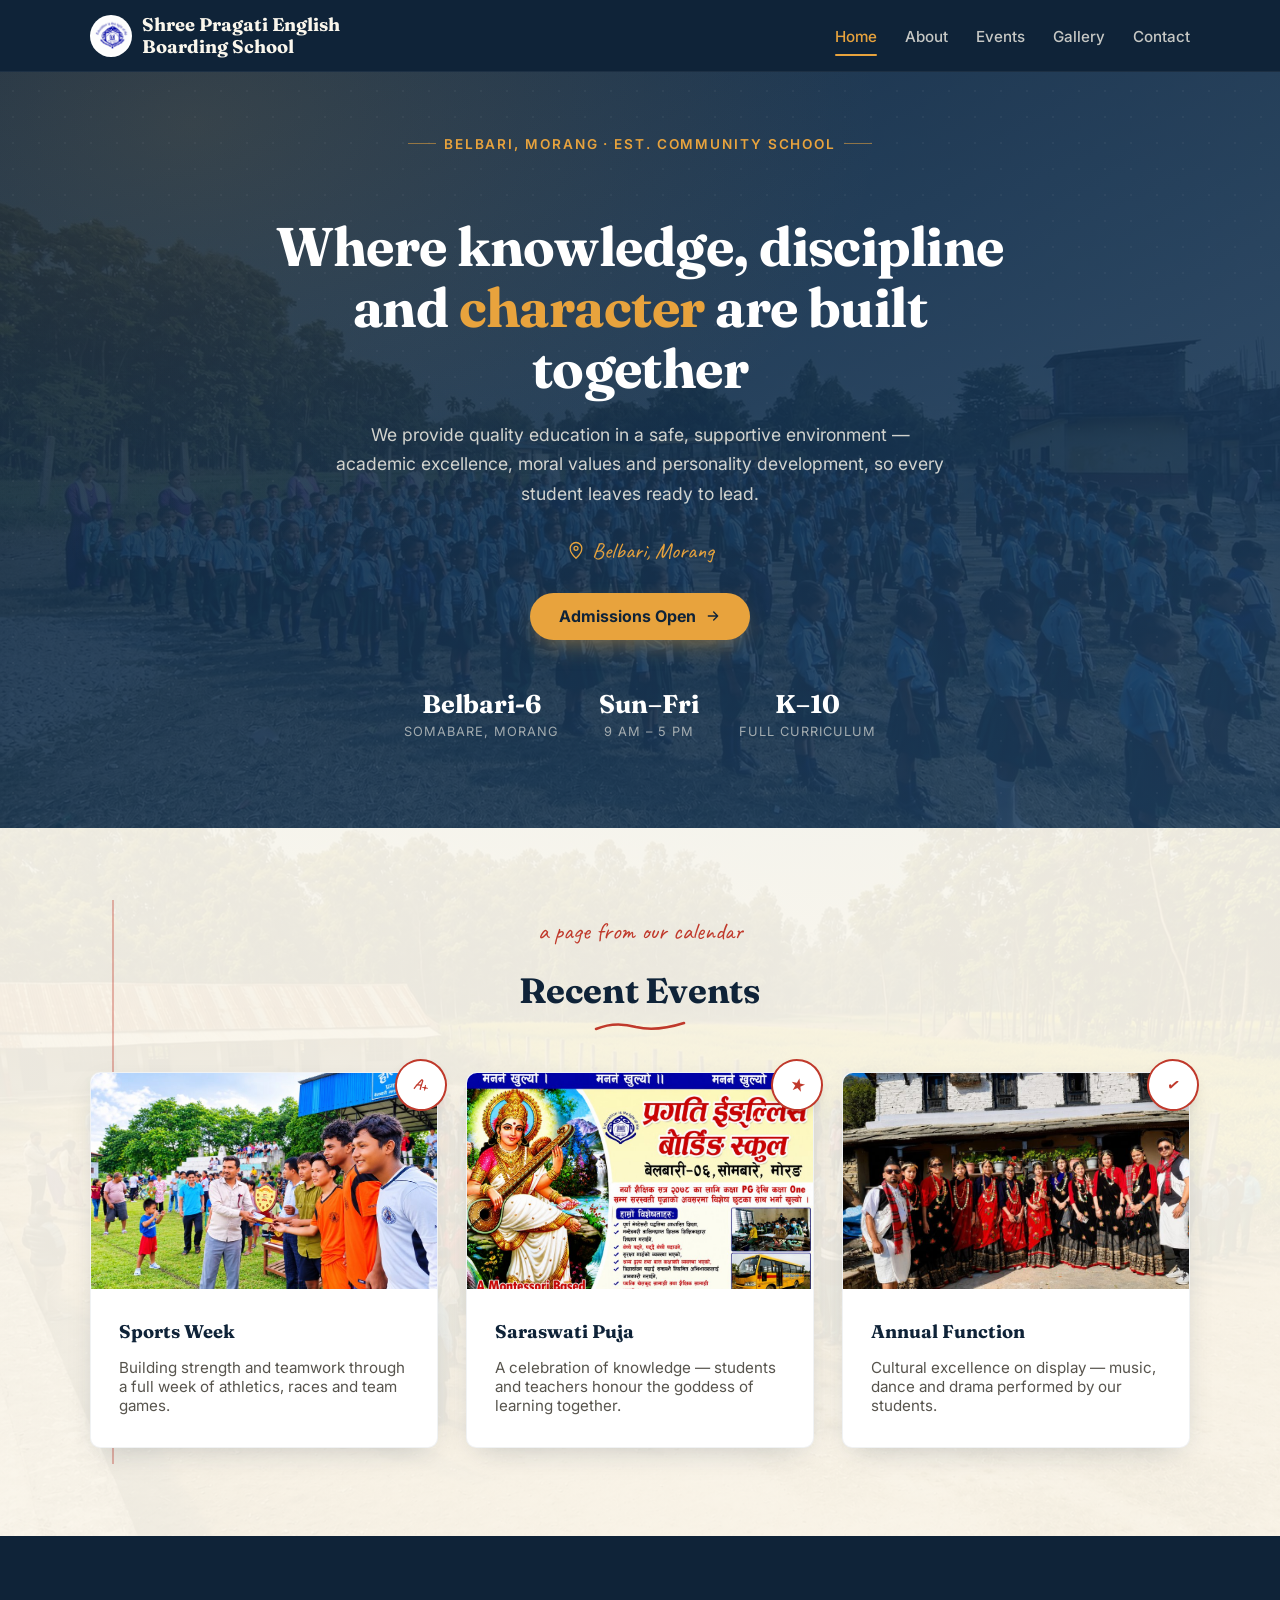
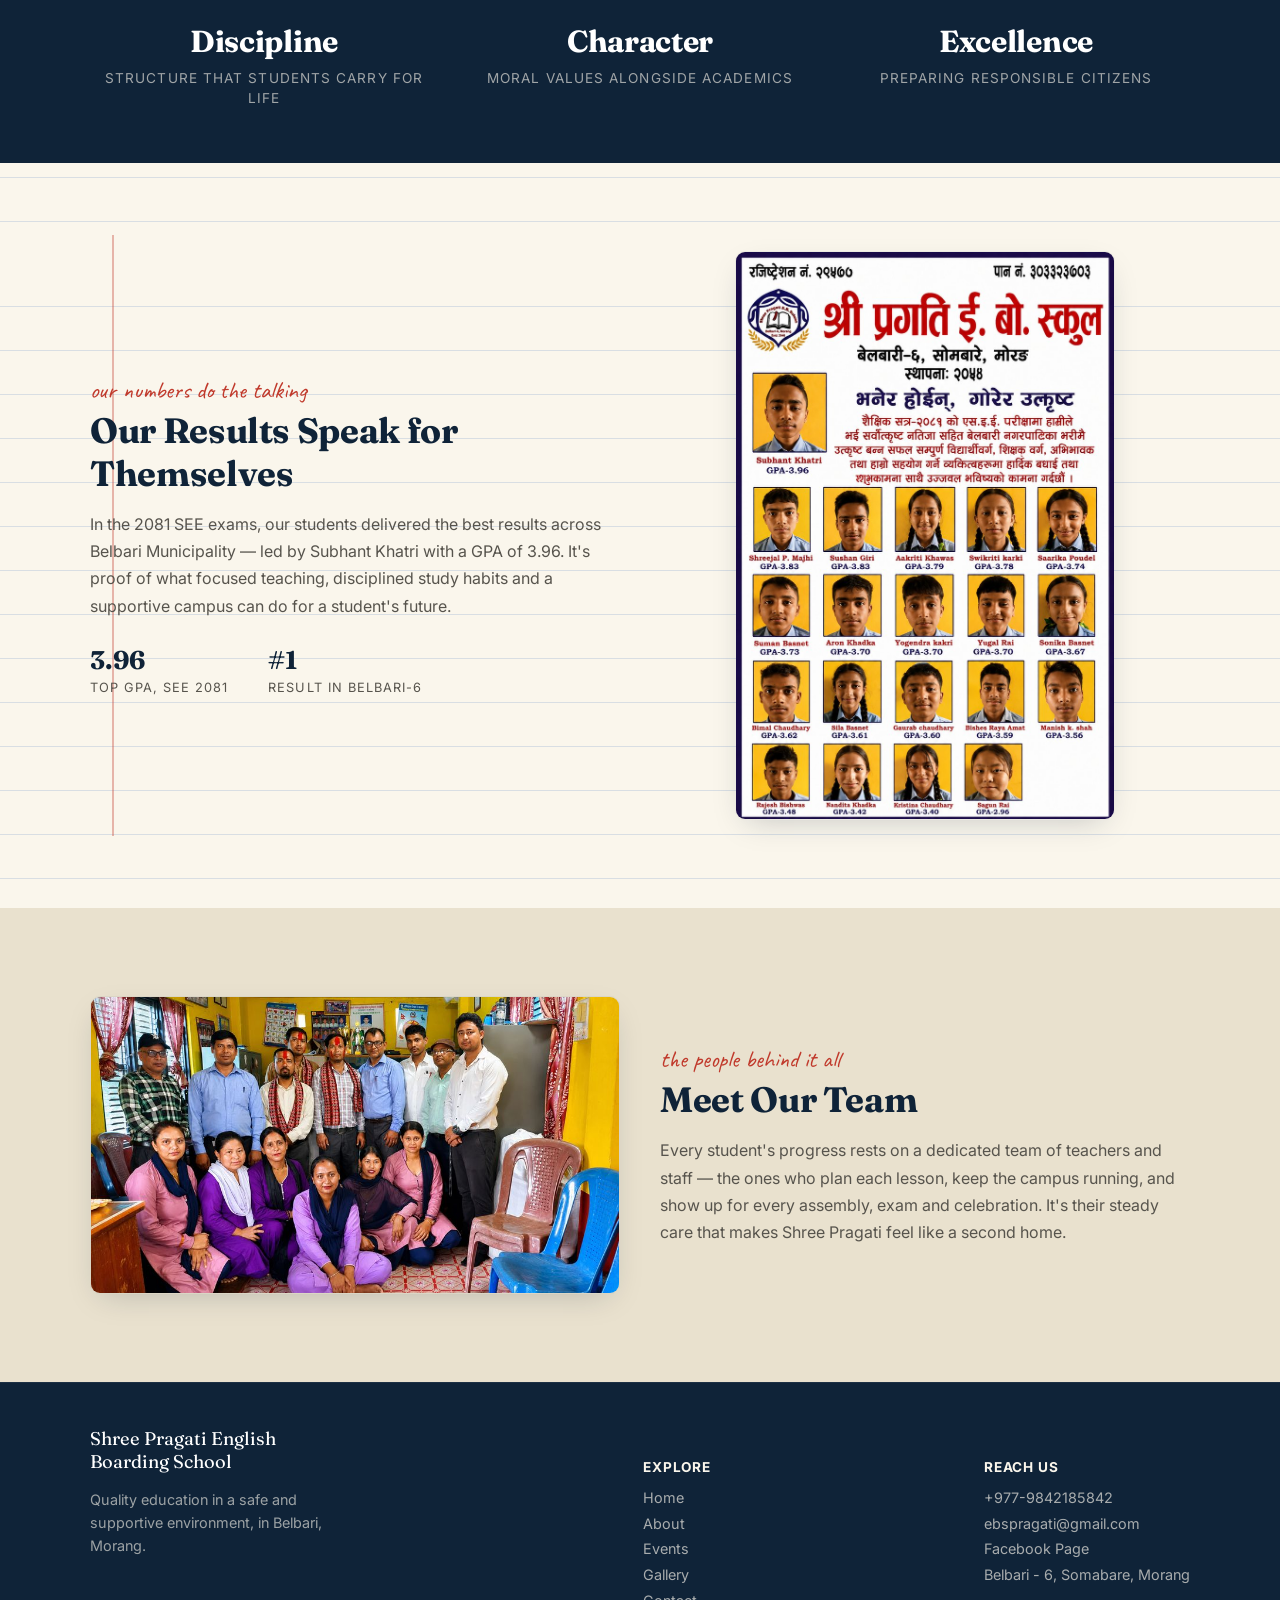
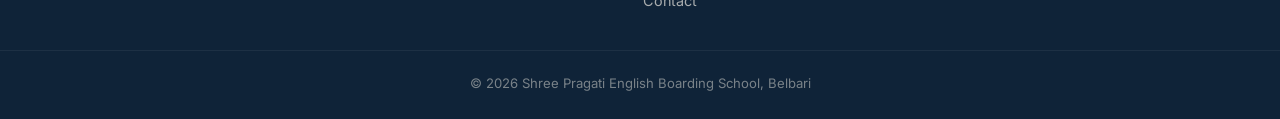
==== commit 45e8119f: "Add morning assembly (mustard field) photo as background of homepage Recent Events section" ====
--- a/index.html
+++ b/index.html
@@ -63,7 +63,7 @@
 </section>
 
 <!-- EVENTS PREVIEW -->
-<section class="page-section ruled">
+<section class="page-section ruled" id="recent-events-section">
   <div class="container">
     <div class="center">
       <span class="section-eyebrow">a page from our calendar</span>
--- a/style.css
+++ b/style.css
@@ -330,6 +330,15 @@
 }
 
 .page-section.tinted { background: var(--paper-edge); }
+
+#recent-events-section {
+  background:
+    linear-gradient(rgba(250,246,236,0.94), rgba(250,246,236,0.94)),
+    url("recent-events-bg.jpg");
+  background-size: cover;
+  background-position: center 35%;
+  background-repeat: no-repeat;
+}
 
 .page-section .container {
   max-width: 1140px;
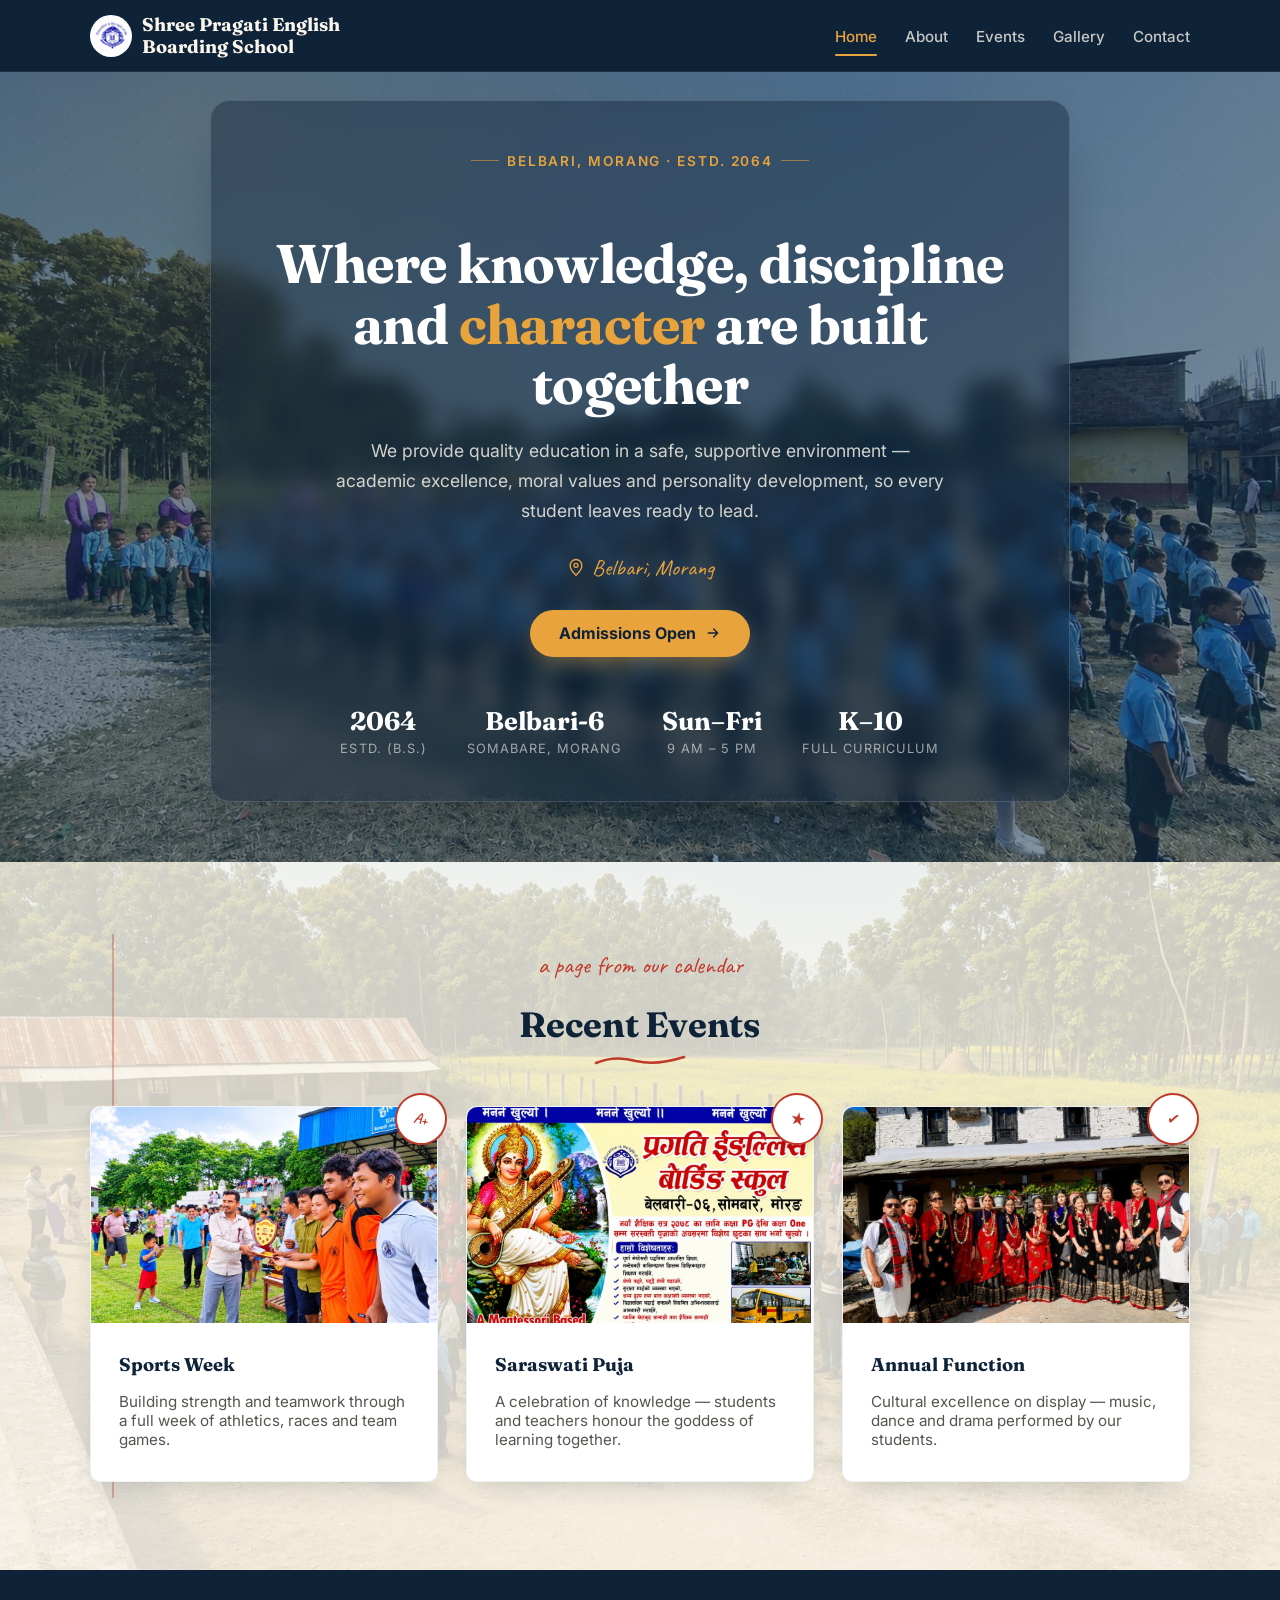
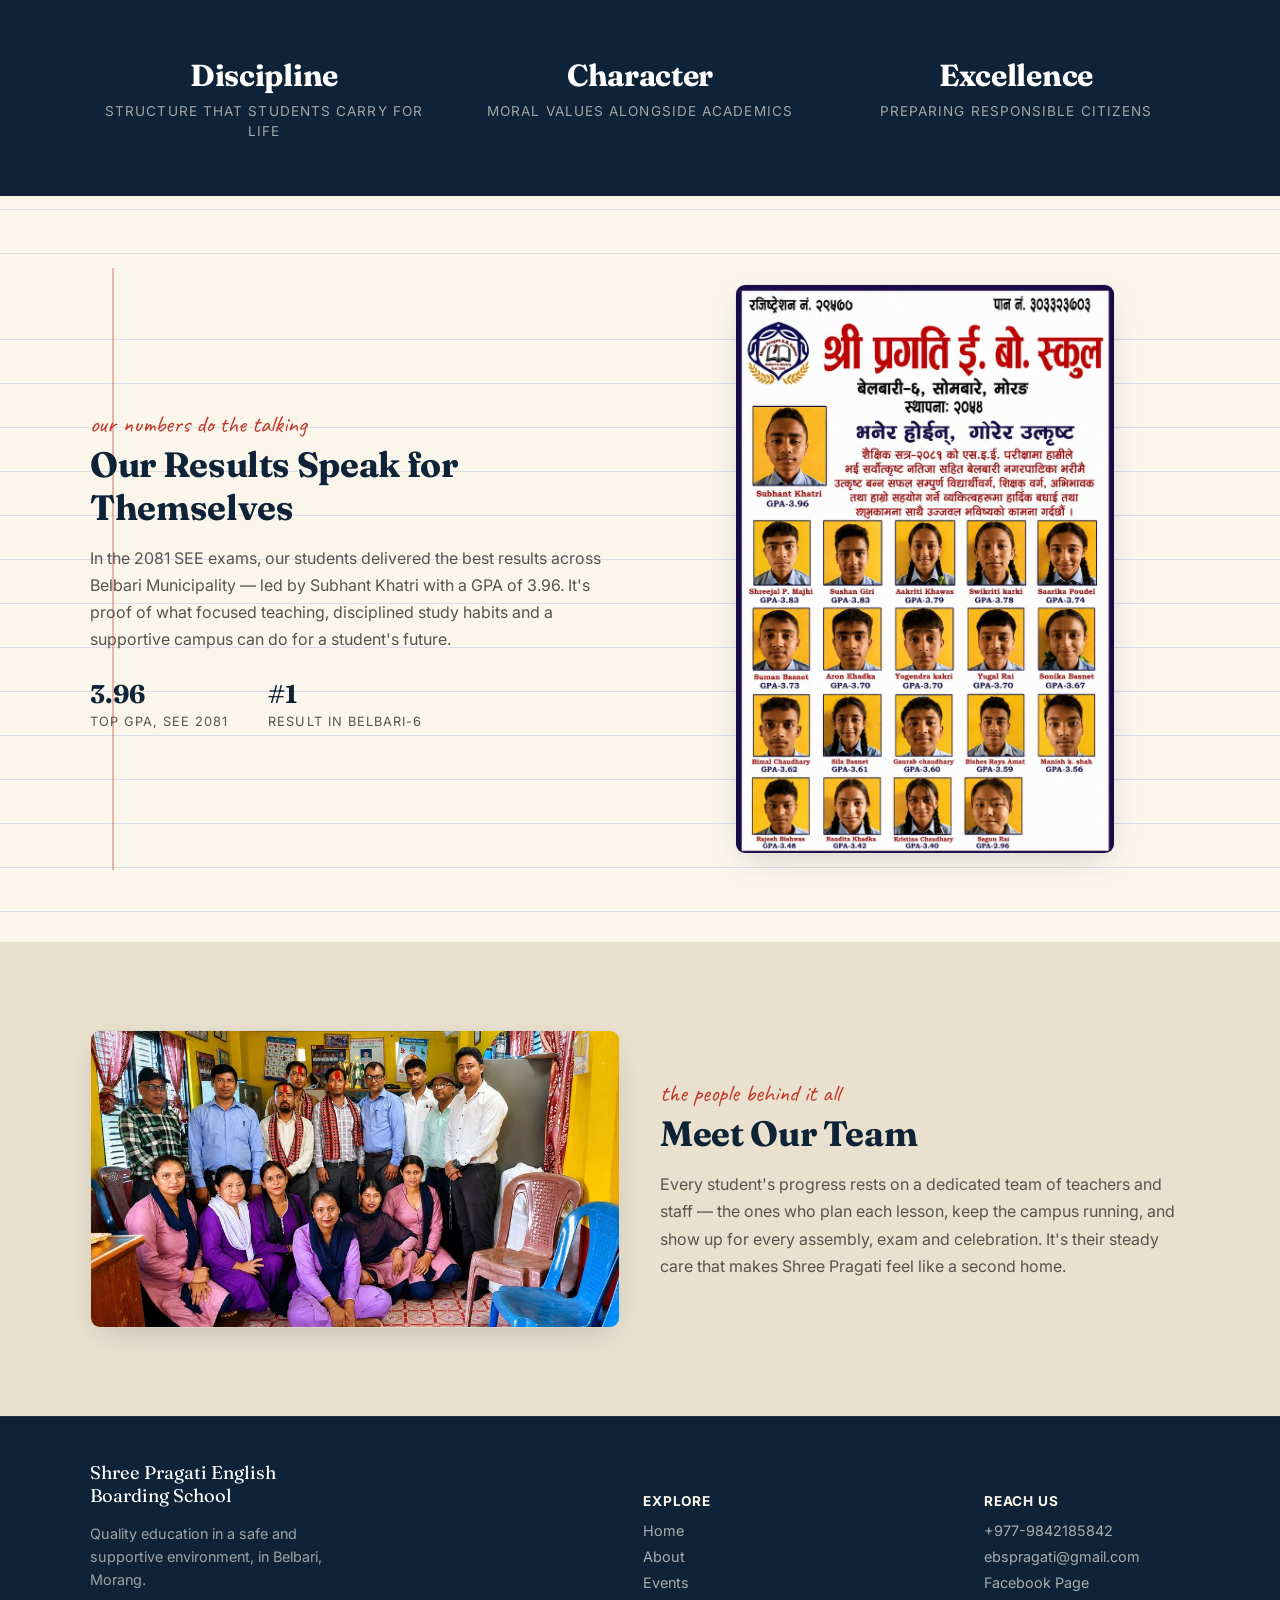
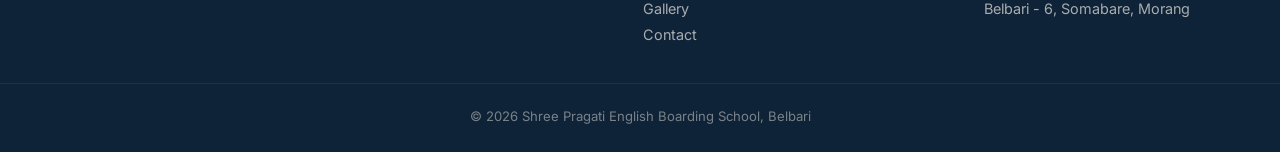
==== commit 27e77fca: "Polish homepage: lighter photo overlays with frosted-glass hero panel for legibility, add Estd. 2064" ====
--- a/index.html
+++ b/index.html
@@ -37,7 +37,7 @@
 <!-- HERO -->
 <section class="hero">
   <div class="container">
-    <span class="hero-eyebrow">Belbari, Morang · Est. Community School</span>
+    <span class="hero-eyebrow">Belbari, Morang · Estd. 2064</span>
     <h1>Where knowledge, discipline<br>and <span class="annotate-underline">character</span> are built together</h1>
     <p class="hero-lead">
       We provide quality education in a safe, supportive environment —
@@ -55,6 +55,7 @@
       </a>
     </div>
     <div class="hero-stats">
+      <div class="hero-stat"><b>2064</b><span>Estd. (B.S.)</span></div>
       <div class="hero-stat"><b>Belbari-6</b><span>Somabare, Morang</span></div>
       <div class="hero-stat"><b>Sun–Fri</b><span>9 AM – 5 PM</span></div>
       <div class="hero-stat"><b>K–10</b><span>Full curriculum</span></div>
--- a/style.css
+++ b/style.css
@@ -175,8 +175,8 @@
   padding-bottom: 60px;
   position: relative;
   background:
-    radial-gradient(ellipse at 15% 15%, rgba(232,163,61,0.14), transparent 45%),
-    linear-gradient(160deg, rgba(15,35,56,0.93) 0%, rgba(22,50,79,0.90) 55%, rgba(31,63,96,0.88) 100%),
+    radial-gradient(ellipse at 15% 15%, rgba(232,163,61,0.16), transparent 45%),
+    linear-gradient(160deg, rgba(15,35,56,0.62) 0%, rgba(22,50,79,0.58) 55%, rgba(31,63,96,0.52) 100%),
     url("hero-bg.jpg");
   background-size: cover;
   background-position: center 30%;
@@ -197,7 +197,19 @@
   pointer-events: none;
 }
 
-.hero .container { position: relative; z-index: 2; max-width: 820px; margin: 0 auto; padding: 0 1.25rem; }
+.hero .container {
+  position: relative;
+  z-index: 2;
+  max-width: 860px;
+  margin: 0 auto;
+  padding: 2.75rem 2rem;
+  background: rgba(15, 35, 56, 0.42);
+  backdrop-filter: blur(10px);
+  -webkit-backdrop-filter: blur(10px);
+  border: 1px solid rgba(255,255,255,0.14);
+  border-radius: 20px;
+  box-shadow: 0 30px 60px -20px rgba(0,0,0,0.35);
+}
 
 .hero-eyebrow {
   display: inline-flex;
@@ -333,7 +345,7 @@
 
 #recent-events-section {
   background:
-    linear-gradient(rgba(250,246,236,0.94), rgba(250,246,236,0.94)),
+    linear-gradient(rgba(250,246,236,0.82), rgba(250,246,236,0.86)),
     url("recent-events-bg.jpg");
   background-size: cover;
   background-position: center 35%;
@@ -859,6 +871,7 @@
 
   /* Hero: less dead space on short phone screens */
   .hero { min-height: auto; padding-top: 84px; padding-bottom: 3rem; }
+  .hero .container { padding: 1.75rem 1.25rem; border-radius: 16px; }
   .hero h1 { margin-bottom: 1rem; }
   .hero-stats { gap: 1.5rem 2rem; margin-top: 2rem; }
   .hero-location { font-size: 1.25rem; }
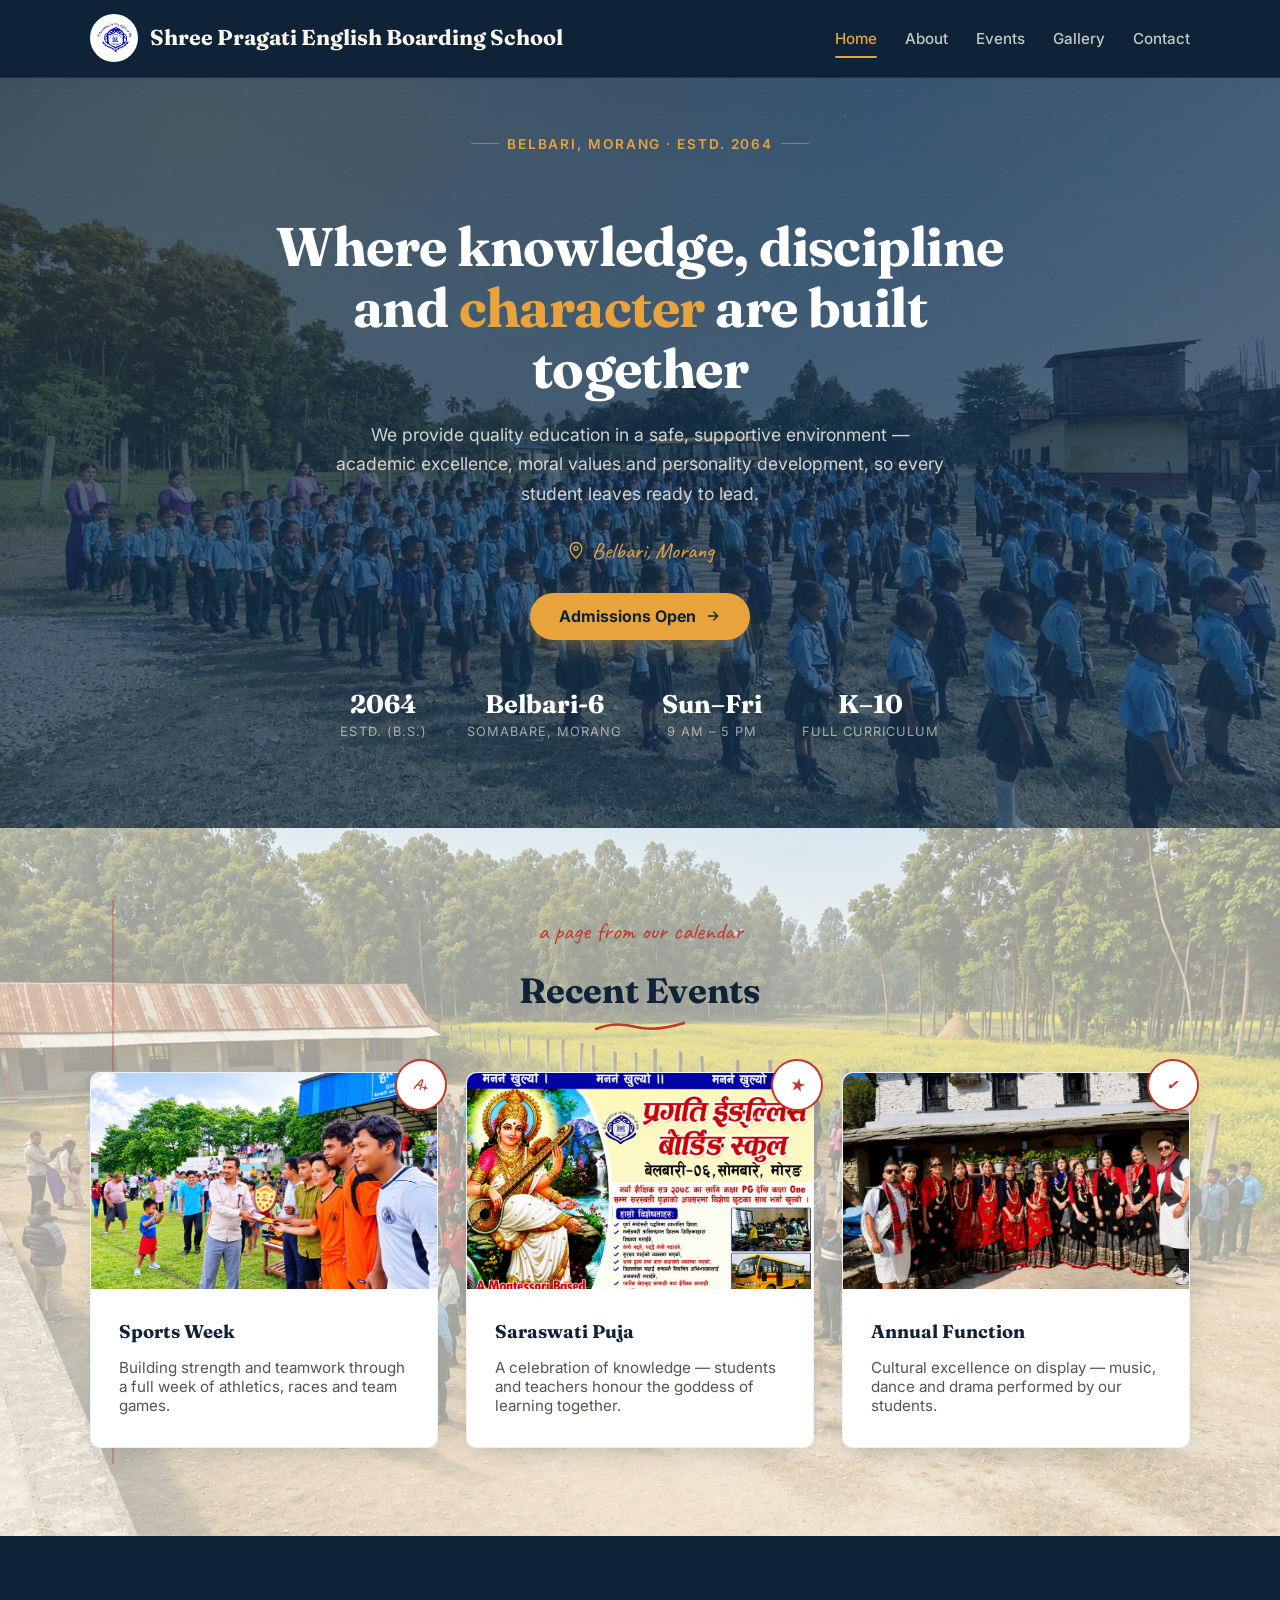
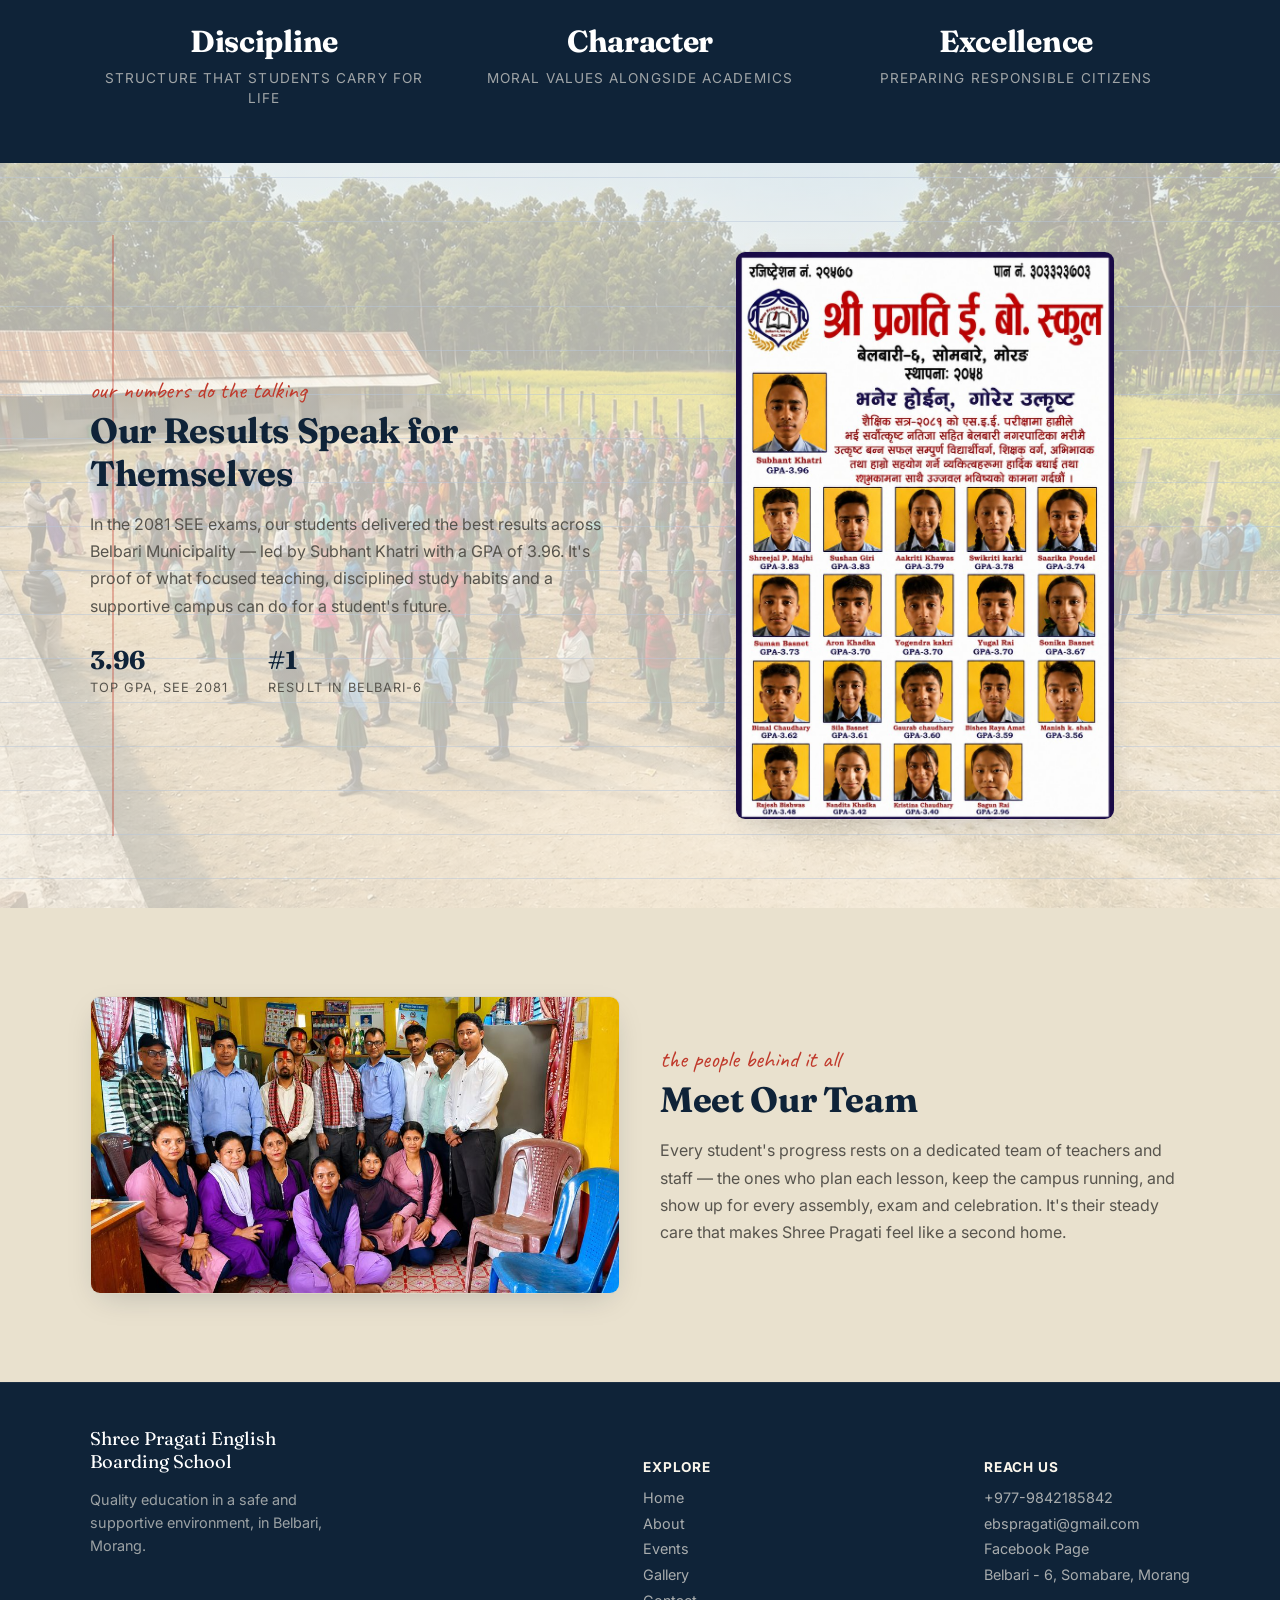
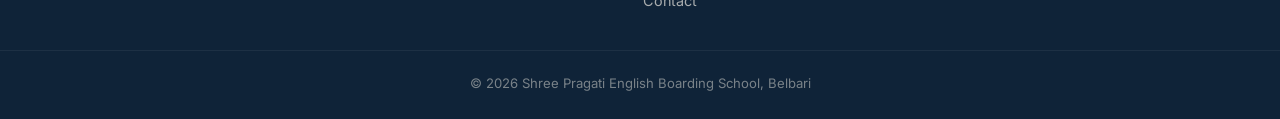
==== commit 3aa573a7: "Make navbar logo/brand bigger and let school name flow on one line where it fits, instead of always " ====
--- a/index.html
+++ b/index.html
@@ -19,7 +19,7 @@
   <div class="container">
     <a class="brand" href="index.html">
       <span class="brand-mark"><img src="logo.png" alt="Shree Pragati English Boarding School logo"></span>
-      Shree Pragati English<br>Boarding School
+      Shree Pragati English Boarding School
     </a>
     <button class="nav-toggle" aria-label="Toggle menu">
       <svg width="20" height="20" viewBox="0 0 24 24" fill="none"><path d="M3 6h18M3 12h18M3 18h18" stroke="currentColor" stroke-width="2" stroke-linecap="round"/></svg>
--- a/style.css
+++ b/style.css
@@ -91,17 +91,18 @@
 .brand {
   display: flex;
   align-items: center;
-  gap: 0.65rem;
+  gap: 0.75rem;
   color: var(--cream);
   font-family: var(--font-display);
   font-weight: 700;
-  font-size: 1.15rem;
-  line-height: 1.15;
+  font-size: 1.35rem;
+  line-height: 1.2;
+  white-space: nowrap;
 }
 
 .brand-mark {
-  width: 42px;
-  height: 42px;
+  width: 48px;
+  height: 48px;
   border-radius: 50%;
   background: var(--white);
   display: flex;
@@ -109,7 +110,7 @@
   justify-content: center;
   flex-shrink: 0;
   overflow: hidden;
-  padding: 2px;
+  padding: 3px;
 }
 
 .brand-mark img {
@@ -176,7 +177,7 @@
   position: relative;
   background:
     radial-gradient(ellipse at 15% 15%, rgba(232,163,61,0.16), transparent 45%),
-    linear-gradient(160deg, rgba(15,35,56,0.62) 0%, rgba(22,50,79,0.58) 55%, rgba(31,63,96,0.52) 100%),
+    linear-gradient(160deg, rgba(15,35,56,0.78) 0%, rgba(22,50,79,0.74) 55%, rgba(31,63,96,0.68) 100%),
     url("hero-bg.jpg");
   background-size: cover;
   background-position: center 30%;
@@ -200,15 +201,9 @@
 .hero .container {
   position: relative;
   z-index: 2;
-  max-width: 860px;
+  max-width: 820px;
   margin: 0 auto;
-  padding: 2.75rem 2rem;
-  background: rgba(15, 35, 56, 0.42);
-  backdrop-filter: blur(10px);
-  -webkit-backdrop-filter: blur(10px);
-  border: 1px solid rgba(255,255,255,0.14);
-  border-radius: 20px;
-  box-shadow: 0 30px 60px -20px rgba(0,0,0,0.35);
+  padding: 0 1.25rem;
 }
 
 .hero-eyebrow {
@@ -332,20 +327,26 @@
 }
 
 .page-section.ruled {
-  background-image: repeating-linear-gradient(
-    to bottom,
-    transparent,
-    transparent 43px,
-    var(--cream-line) 44px
-  );
-  background-position: 0 100px;
+  background-color: var(--cream);
+  background-image:
+    repeating-linear-gradient(
+      to bottom,
+      transparent,
+      transparent 43px,
+      var(--cream-line) 44px
+    ),
+    linear-gradient(rgba(250,246,236,0.7), rgba(250,246,236,0.76)),
+    url("recent-events-bg.jpg");
+  background-size: auto, cover, cover;
+  background-position: 0 100px, center, center 35%;
+  background-repeat: repeat, no-repeat, no-repeat;
 }
 
 .page-section.tinted { background: var(--paper-edge); }
 
 #recent-events-section {
   background:
-    linear-gradient(rgba(250,246,236,0.82), rgba(250,246,236,0.86)),
+    linear-gradient(rgba(250,246,236,0.62), rgba(250,246,236,0.68)),
     url("recent-events-bg.jpg");
   background-size: cover;
   background-position: center 35%;
@@ -798,12 +799,13 @@
 .page-header {
   padding: 8.5rem 0 3.5rem;
   text-align: center;
-  background:
-    linear-gradient(160deg, rgba(15,35,56,0.93) 0%, rgba(22,50,79,0.90) 100%),
-    url("hero-bg.jpg");
-  background-size: cover;
-  background-position: center 30%;
-  background-repeat: no-repeat;
+  background-color: var(--navy);
+  background-image:
+    linear-gradient(160deg, rgba(15,35,56,0.55) 0%, rgba(22,50,79,0.5) 100%),
+    url("logo-watermark.png");
+  background-size: cover, 460px 460px;
+  background-position: center, center 58%;
+  background-repeat: no-repeat, no-repeat;
   color: var(--cream);
   position: relative;
   overflow: hidden;
@@ -866,18 +868,17 @@
 
   /* Navbar: keep brand + toggle from ever overflowing on narrow phones */
   .navbar-custom .container { padding: 0 1rem; gap: 0.5rem; }
-  .brand { font-size: 0.92rem; gap: 0.5rem; min-width: 0; }
-  .brand-mark { width: 34px; height: 34px; }
+  .brand { font-size: 1.05rem; gap: 0.55rem; min-width: 0; white-space: normal; }
+  .brand-mark { width: 40px; height: 40px; }
 
   /* Hero: less dead space on short phone screens */
   .hero { min-height: auto; padding-top: 84px; padding-bottom: 3rem; }
-  .hero .container { padding: 1.75rem 1.25rem; border-radius: 16px; }
   .hero h1 { margin-bottom: 1rem; }
   .hero-stats { gap: 1.5rem 2rem; margin-top: 2rem; }
   .hero-location { font-size: 1.25rem; }
 
   /* Inner page headers */
-  .page-header { padding: 6.5rem 0 2.75rem; }
+  .page-header { padding: 6.5rem 0 2.75rem; background-size: cover, 300px 300px; }
 
   /* Section rhythm */
   .page-section { padding: 3.25rem 0; }
@@ -906,7 +907,7 @@
 }
 
 @media (max-width: 380px) {
-  .brand { font-size: 0.82rem; }
-  .brand-mark { width: 30px; height: 30px; }
+  .brand { font-size: 0.92rem; }
+  .brand-mark { width: 36px; height: 36px; }
   .hero-eyebrow { font-size: 0.72rem; }
 }
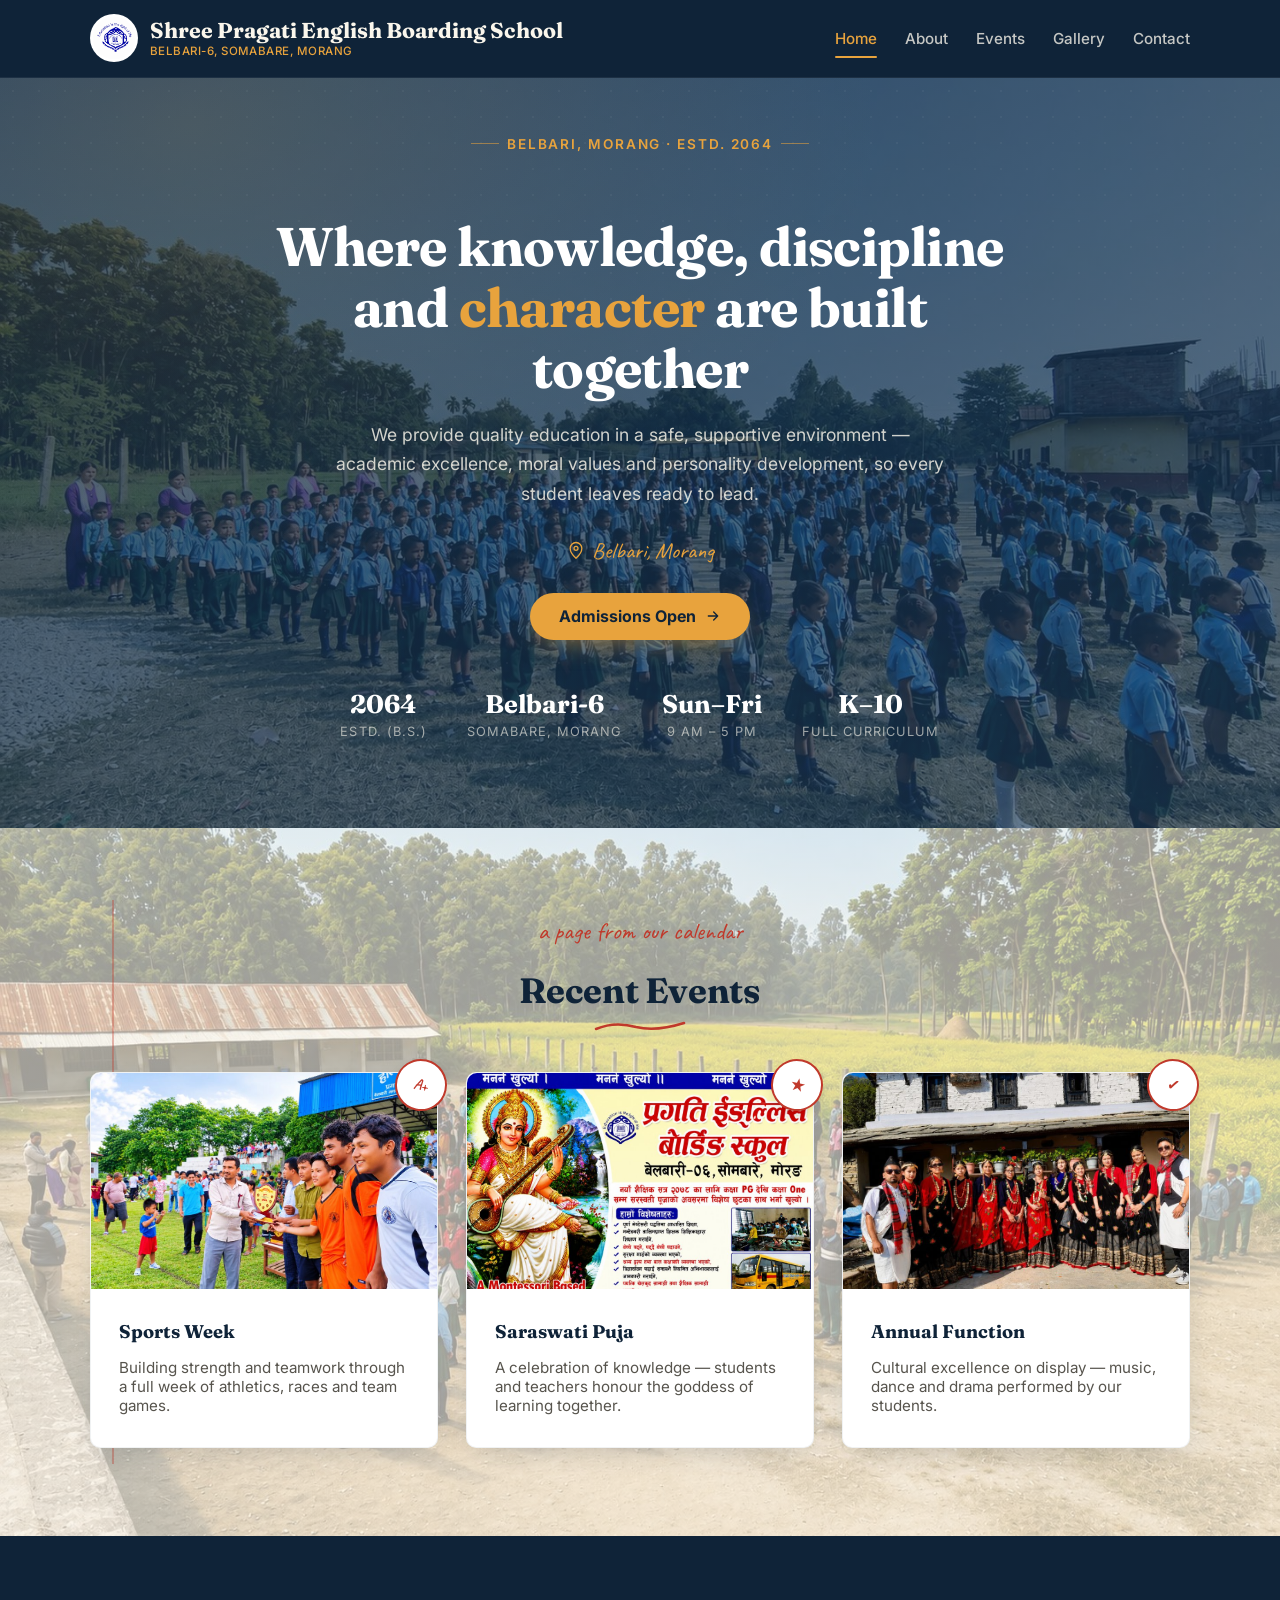
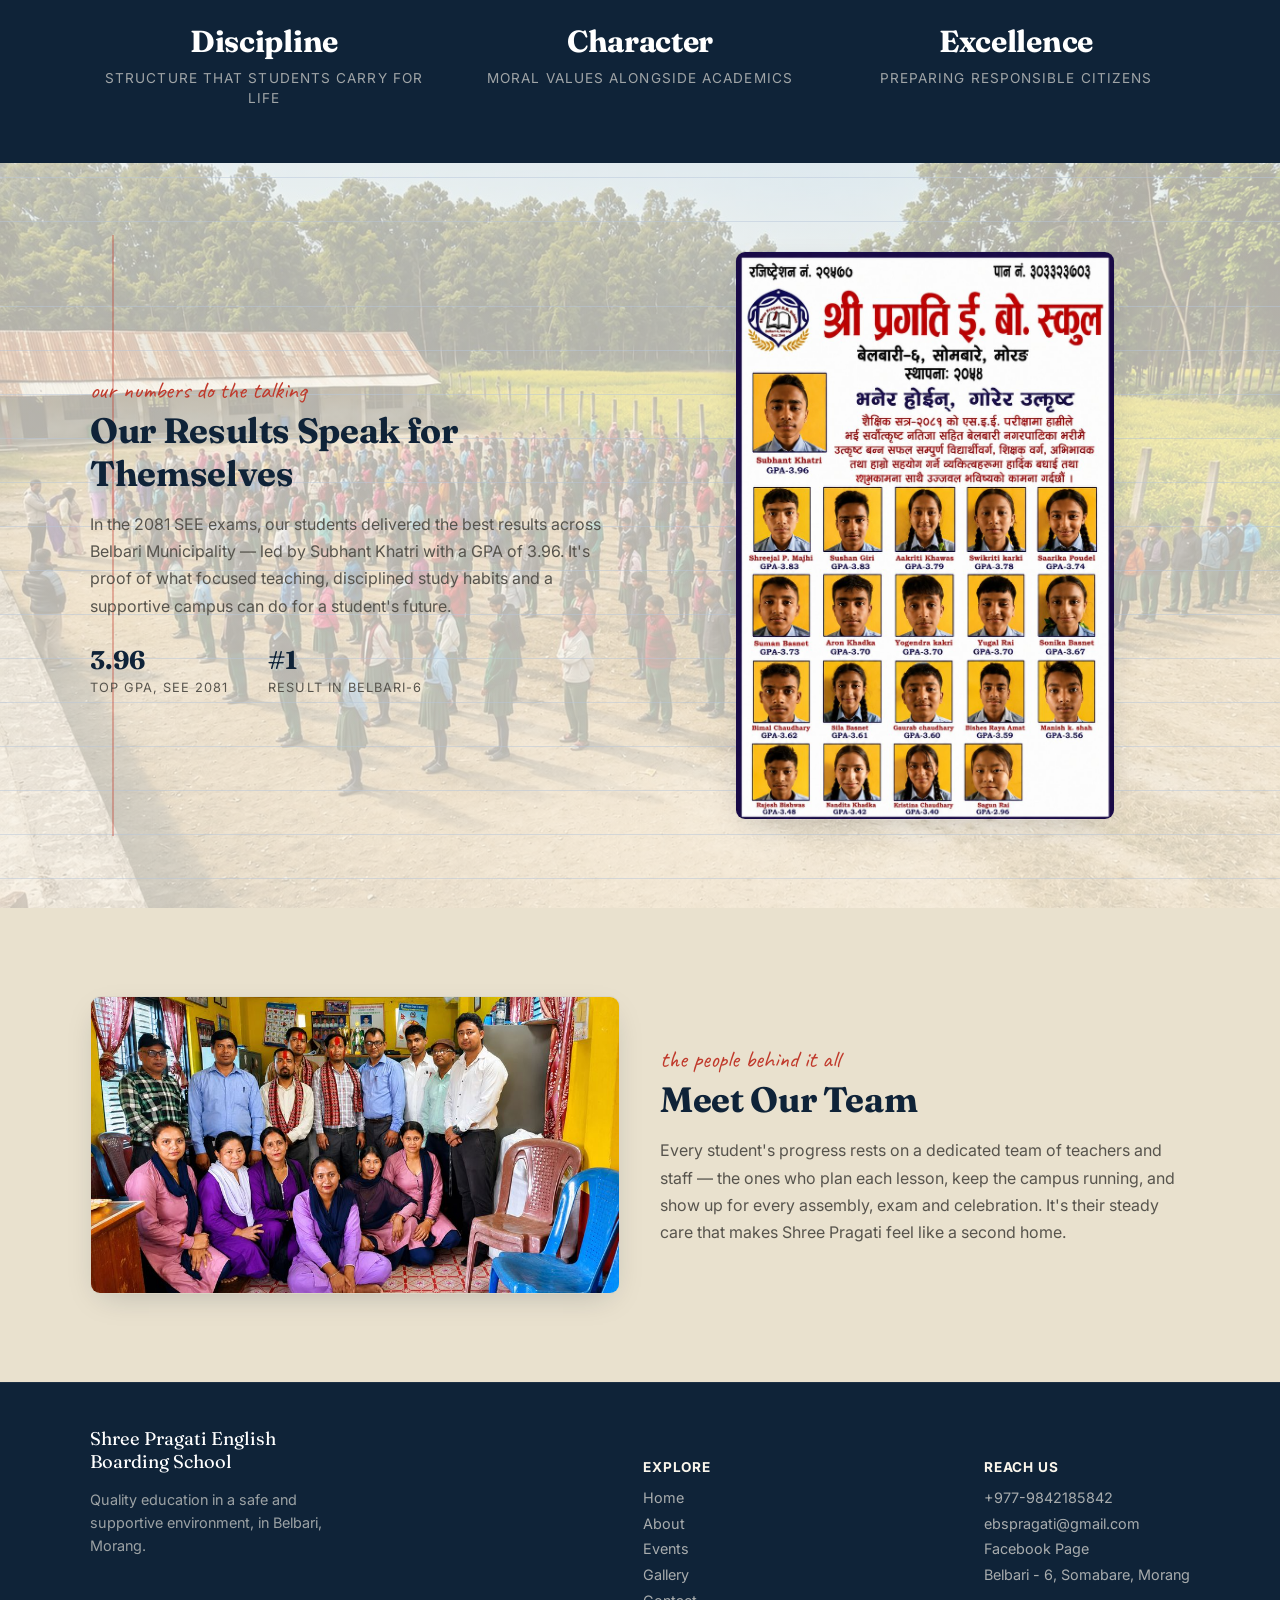
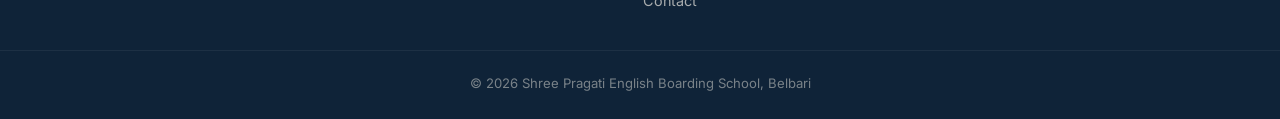
==== commit f127d5d7: "Add 'Belbari-6, Somabare, Morang' location subtitle under school name in navbar" ====
--- a/index.html
+++ b/index.html
@@ -19,7 +19,10 @@
   <div class="container">
     <a class="brand" href="index.html">
       <span class="brand-mark"><img src="logo.png" alt="Shree Pragati English Boarding School logo"></span>
-      Shree Pragati English Boarding School
+      <span class="brand-text">
+        <span class="brand-title">Shree Pragati English Boarding School</span>
+        <span class="brand-sub">Belbari-6, Somabare, Morang</span>
+      </span>
     </a>
     <button class="nav-toggle" aria-label="Toggle menu">
       <svg width="20" height="20" viewBox="0 0 24 24" fill="none"><path d="M3 6h18M3 12h18M3 18h18" stroke="currentColor" stroke-width="2" stroke-linecap="round"/></svg>
--- a/style.css
+++ b/style.css
@@ -95,8 +95,28 @@
   color: var(--cream);
   font-family: var(--font-display);
   font-weight: 700;
+  line-height: 1.2;
+}
+
+.brand-text {
+  display: flex;
+  flex-direction: column;
+  gap: 0.1rem;
+  min-width: 0;
+}
+
+.brand-title {
   font-size: 1.35rem;
-  line-height: 1.2;
+  white-space: nowrap;
+}
+
+.brand-sub {
+  font-family: var(--font-body);
+  font-weight: 500;
+  font-size: 0.72rem;
+  letter-spacing: 0.04em;
+  text-transform: uppercase;
+  color: var(--marigold);
   white-space: nowrap;
 }
 
@@ -868,7 +888,9 @@
 
   /* Navbar: keep brand + toggle from ever overflowing on narrow phones */
   .navbar-custom .container { padding: 0 1rem; gap: 0.5rem; }
-  .brand { font-size: 1.05rem; gap: 0.55rem; min-width: 0; white-space: normal; }
+  .brand { gap: 0.55rem; min-width: 0; }
+  .brand-title { font-size: 1.05rem; white-space: normal; }
+  .brand-sub { font-size: 0.62rem; white-space: normal; }
   .brand-mark { width: 40px; height: 40px; }
 
   /* Hero: less dead space on short phone screens */
@@ -907,7 +929,8 @@
 }
 
 @media (max-width: 380px) {
-  .brand { font-size: 0.92rem; }
+  .brand-title { font-size: 0.92rem; }
+  .brand-sub { font-size: 0.56rem; }
   .brand-mark { width: 36px; height: 36px; }
   .hero-eyebrow { font-size: 0.72rem; }
 }
